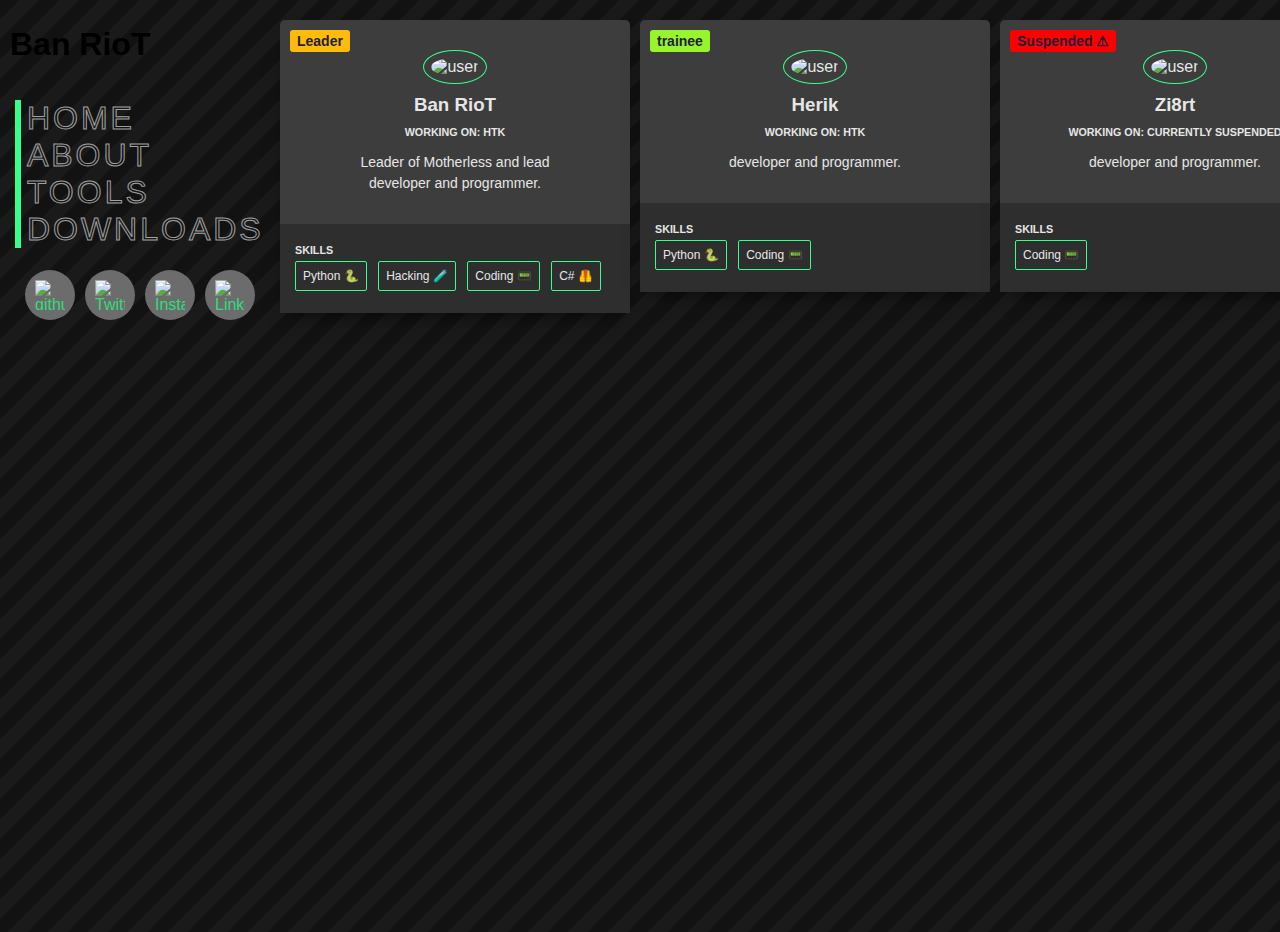
==== index.html @ d6ad9863 "Update index.html" ====
<!DOCTYPE html>
<html>
<link rel="icon" href="images/favicon.png">
<head>
  <title>Ban RioT</title>
  <link rel="icon" href="images/favicon.png">
  <link rel="stylesheet" href="style.css">
</head>
<body class="container">
  <!-- Your HTML content goes here -->
<body style="background-color: #212121;">

<div class="button-container2">
    <button id="button1" class="button" onclick="window.location.href='index.html'">
        <span class="actual-text">&nbsp;Home&nbsp;</span>
        <span aria-hidden="true" class="hover-text">&nbsp;Home&nbsp;</span>
    </button>

    <button id="button2" class="button" onclick="window.location.href='about.html'">
        <span class="actual-text">&nbsp;About&nbsp;</span>
        <span aria-hidden="true" class="hover-text">&nbsp;About&nbsp;</span>
    </button>

    <button id="button3" class="button" onclick="window.location.href='sec.html'">
        <span class="actual-text">&nbsp;Tools&nbsp;</span>
        <span aria-hidden="true" class="hover-text">&nbsp;Tools&nbsp;</span>
    </button>

    <button id="button4" class="button" onclick="window.location.href='tools.html'">
        <span class="actual-text">&nbsp;Downloads&nbsp;</span>
        <span aria-hidden="true" class="hover-text">&nbsp;Downloads&nbsp;</span>
    </button>



<div id="card1" class="card-container">
    <span class="leader">Leader</span>
    <img
        class="round"
        src="images/riot.png"
        alt="user"
    />
    <h3>Ban RioT</h3>
    <h6>Working on: HTK</h6>
    <p>
        Leader of Motherless and lead<br>
        developer and programmer.
    </p>
    <div class="skills">
        <h6>Skills</h6>
        <ul>
            <li>Python 🐍</li>
            <li>Hacking 🧪</li>
            <li>Coding 📟</li>
            <li>C# 🦺</li>
        </ul>
    </div>
</div>

<div id="socialcard1"class="social-media-buttons">
    <a href="https://github.com/BanRioT" class="social-media-button github">
      <img src="images/github.png" alt="github">
    </a>
    <a href="https://encrypted-tbn2.gstatic.com/shopping?q=tbn:ANd9GcSgpxUj62Nuc_2WXHD7BkI3C2qK7VnEp3eyvf5tOx16uV67pjQPuzzX50DPSbTW1B13APKme1rtlZDwgJ75ZiP54xmzpdfUjGeU3Li4Jo1hSZB1GsG5fwvE8q_YyDZ924_tVzEjzd5KavI&usqp=CAc" class="social-media-button twitter">
      <img src="images/twitter.png" alt="Twitter">
    </a>
    <a href="https://www.instagram.com/officialbanriot/" class="social-media-button instagram">
      <img src="images/instagram.png" alt="Instagram">
    </a>
    <a href="https://www.youtube.com/channel/UCvCgFBuD44cFZ9204Iu1fWA" class="social-media-button youtube">
      <img src="images/youtube.png" alt="LinkedIn">
    </a>
  </div>

<div id="card2" class="card-container">
    <span class="trainee">trainee</span>
    <img
        class="round"
        src="images/herik.png"
        alt="user"
    />
    <h3>Herik</h3>
    <h6>Working on: HTK</h6>
    <p>
        developer and programmer.<br>

    </p>
    <div class="skills">
        <h6>Skills</h6>
        <ul>
            <li>Python 🐍</li>
            <li>Coding 📟</li>
        </ul>
    </div>
</div>

<div id="card3" class="card-container">
    <span class="suspended">Suspended ⚠</span>
    <img
        class="round"
        src="images/zi8rt.png"
        alt="user"
    />
    <h3>Zi8rt</h3>
    <h6>Working on: Currently Suspended</h6>
    <p>
        developer and programmer.<br>

    </p>
    <div class="skills">
        <h6>Skills</h6>
        <ul>
            <li>Coding 📟</li>
        </ul>
    </div>
</div>
<h1 id="logo" class="glowing-text">Ban RioT</h1>

<div id="newsfeed" class="notification3">
    <div class="notiglow"></div>
    <div class="notiborderglow"></div>
    <div class="notititle">News Feed</div>
    <div class="notibody">
        1.0.0 - 5/6/2024<br>
    [+] Initial website release.</div>
  </div>

</body>
</body>
</html>
---- style.css ----
/* === removing default button style ===*/
.button {
    margin: 0;
    height: auto;
    background: transparent;
    padding: 0;
    border: none;
    cursor: pointer;
  }
  
  /* button styling */
  .button {
    --border-right: 6px;
    --text-stroke-color: rgba(255,255,255,0.6);
    --animation-color: #37FF8B;
    --fs-size: 2em;
    letter-spacing: 3px;
    text-decoration: none;
    font-size: var(--fs-size);
    font-family: "Arial";
    position: relative;
    text-transform: uppercase;
    color: transparent;
    -webkit-text-stroke: 1px var(--text-stroke-color);
  }
  /* this is the text, when you hover on button */
  .hover-text {
    position: absolute;
    box-sizing: border-box;
    content: attr(data-text);
    color: var(--animation-color);
    width: 0%;
    inset: 0;
    border-right: var(--border-right) solid var(--animation-color);
    overflow: hidden;
    transition: 0.5s;
    -webkit-text-stroke: 1px var(--animation-color);
  }
  /* hover */
  .button:hover .hover-text {
    width: 100%;
    filter: drop-shadow(0 0 23px var(--animation-color))
  }

  .button {
    position: absolute;
    top: 100px; /* Adjust the Y position */
    left: 200px; /* Adjust the X position */
  }
  
  #button1 {
    position: absolute;
    top: 100px; /* Adjust the Y position for button1 */
    left: 15px; /* Adjust the X position for button1 */
  }
  
  #button2 {
    position: absolute;
    top: 137px; /* Adjust the Y position for button2 */
    left: 15px; /* Adjust the X position for button2 */
  }
  
  #button3 {
    position: absolute;
    top: 174px; /* Adjust the Y position for button3 */
    left: 15px; /* Adjust the X position for button3 */
  }
  
  #button4 {
    position: absolute;
    top: 211px; /* Adjust the Y position for button4 */
    left: 15px; /* Adjust the X position for button4 */
  }

  #button5 {
    position: absolute;
    top: 248px; /* Adjust the Y position for button4 */
    left: 15px; /* Adjust the X position for button4 */
  }

  #card1 {
    position: absolute;
    top: 20px; /* Adjust the Y position for card1 */
    left: 280px; /* Adjust the X position for card1 */
  }
  
  #card2 {
    position: absolute;
    top: 20px; /* Adjust the Y position for card2 */
    left: 640px; /* Adjust the X position for card2 */
  }

  #card3 {
    position: absolute;
    top: 20px; /* Adjust the Y position for card2 */
    left: 1000px; /* Adjust the X position for card2 */
  }

  #socialcard1 {
    position: absolute;
    top: 270px; /* Adjust the Y position for card2 */
    left: 25px; /* Adjust the X position for card2 */
  }

  #tool1 {
    position: absolute;
    top: 25px; /* Adjust the Y position for card2 */
    left: 280px; /* Adjust the X position for card2 */
  }
  #tool2 {
    position: absolute;
    top: 25px; /* Adjust the Y position for card2 */
    left: 490px; /* Adjust the X position for card2 */
  }

  /* FAQ Widget Positioning */

  #faqheader {
    position: absolute;
    top: 10px; /* Adjust the Y position for card2 */
    left: 283px; /* Adjust the X position for card2 */
  }
  
  #faq1 {
    position: absolute;
    top: 70px; /* Adjust the Y position for card2 */
    left: 280px; /* Adjust the X position for card2 */
  }

  #faq2 {
    position: absolute;
    top: 205px; /* Adjust the Y position for card2 */
    left: 280px; /* Adjust the X position for card2 */
  }

  #faq3 {
    position: absolute;
    top: 340px; /* Adjust the Y position for card2 */
    left: 280px; /* Adjust the X position for card2 */
  }
  #faq4 {
    position: absolute;
    top: 475px; /* Adjust the Y position for card2 */
    left: 280px; /* Adjust the X position for card2 */
  }
  /* Legal Widget Positioning */
  #legalheader {
    position: absolute;
    top: 590px; /* Adjust the Y position for card2 */
    left: 283px; /* Adjust the X position for card2 */
  }

  #legalbox {
    position: absolute;
    top: 650px; /* Adjust the Y position for card2 */
    left: 280px; /* Adjust the X position for card2 */
  }
  /* Main Elements */
  #logo {
    position: absolute;
    top: 5px; /* Adjust the Y position for card2 */
    left: 10px; /* Adjust the X position for card2 */
  }

  #newsfeed {
    position: absolute;
    top: 20px; /* Adjust the Y position for card2 */
    left: 1380px; /* Adjust the X position for card2 */
  }

  /* Tool Terminals */

  #iplookup {
    position: absolute;
    top: 30px; /* Adjust the Y position for card2 */
    left: 300px; /* Adjust the X position for card2 */
  }

  #portscan {
    position: absolute;
    top: 30px; /* Adjust the Y position for card2 */
    left: 710px; /* Adjust the X position for card2 */
  }

  /* Profile buttons */

  @import url('https://fonts.googleapis.com/css?family=Montserrat');

* {
    box-sizing: border-box;
}

body {
    background-color: #3D3D3D;
    font-family: Montserrat, sans-serif;

    display: flex;
    align-items: center;
    justify-content: center;

    min-height: 100vh;
    margin: 0;
}

h3 {
    margin: 10px 0;
}

h6 {
    margin: 5px 0;
    text-transform: uppercase;
}

p {
    font-size: 14px;
    line-height: 21px;
}

.card-container {
    background-color: #3D3D3D;
    border-radius: 5px;
    box-shadow: 0px 10px 20px -10px rgba(0, 0, 0, 0.75);
    color: #e6e6e6;
    padding-top: 30px;
    position: relative;
    width: 350px;
    max-width: 100%;
    text-align: center;
}

.card-container .leader {
    color: #231e39;
    background-color: #febb0b;
    border-radius: 3px;
    font-size: 14px;
    font-weight: bold;
    padding: 3px 7px;
    position: absolute;
    top: 10px;
    left: 10px;
}

.card-container .manager {
    color: #231e39;
    background-color: #fe0b0b;
    border-radius: 3px;
    font-size: 14px;
    font-weight: bold;
    padding: 3px 7px;
    position: absolute;
    top: 10px;
    left: 10px;
}

.card-container .member {
    color: #231e39;
    background-color: #0b7cfe;
    border-radius: 3px;
    font-size: 14px;
    font-weight: bold;
    padding: 3px 7px;
    position: absolute;
    top: 10px;
    left: 10px;
}

.card-container .suspended {
  color: #231e39;
  background-color: #ff0000;
  border-radius: 3px;
  font-size: 14px;
  font-weight: bold;
  padding: 3px 7px;
  position: absolute;
  top: 10px;
  left: 10px;
}

.card-container .trainee {
    color: #231e39;
    background-color: #97f42d;
    border-radius: 3px;
    font-size: 14px;
    font-weight: bold;
    padding: 3px 7px;
    position: absolute;
    top: 10px;
    left: 10px;
}

.card-container .round {
    border: 1px solid #37FF8B;
    border-radius: 50%;
    padding: 7px;
}

button.primary {
    background-color: #03bfcb;
    border: 1px solid #03bfcb;
    border-radius: 3px;
    color: #231e39;
    font-family: Montserrat, sans-serif;
    font-weight: 500;
    padding: 10px 25px;
}

button.primary.ghost {
    background-color: transparent;
    color: #02899c;
}

.skills {
    background-color: #2e2e2e;
    text-align: left;
    padding: 15px;
    margin-top: 30px;
}

.skills ul {
    list-style-type: none;
    margin: 0;
    padding: 0;
}

.skills ul li {
    border: 1px solid #37FF8B;
    border-radius: 2px;
    display: inline-block;
    font-size: 12px;
    margin: 0 7px 7px 0;
    padding: 7px;
}

.spinner {
    height: 50px;
    width: max-content;
    font-size: 18px;
    font-weight: 600;
    font-family: monospace;
    letter-spacing: 1em;
    color: #37FF8B;
    filter: drop-shadow(0 0 10px);
    display: flex;
    justify-content: center;
    align-items: center;
   }
   
   .container {
    /* Basic dimensions and centering */
    width: 100%;
    height: 100%;
    display: flex;
    justify-content: center;
    align-items: center;
  
    /* Dark mode colors and gradient */
    background: #121212; /* Fallback for browsers that don't support gradients */
    background: linear-gradient(
      135deg,
      #121212 25%,
      #1a1a1a 25%,
      #1a1a1a 50%,
      #121212 50%,
      #121212 75%,
      #1a1a1a 75%,
      #1a1a1a
    );
    background-size: 40px 40px;
  
    /* Animation */
    animation: move 4s linear infinite;
  }
  
  @keyframes move {
    0% {
      background-position: 0 0;
    }
    100% {
      background-position: 40px 40px;
    }
  }

  #textwhite {
    color: #37FF8B;
  }
  
  .card {
    opacity: 0.8;
    width: 190px;
    height: 254px;
    background: rgb(46, 44, 44);
    transition: all 300ms;
  }

   .card:hover {
    opacity: 1;
    transform: scale(1.10);
   }
   
   .custom-button {
    --width: 200px;
    --height: 35px;
    --tooltip-height: 35px;
    --tooltip-width: 90px;
    --gap-between-tooltip-to-button: 18px;
    --button-color: #37FF8B;
    --tooltip-color: #fff;
    width: var(--width);
    height: var(--height);
    background: var(--button-color);
    position: relative;
    text-align: center;
    border-radius: 0.45em;
    font-family: "Arial";
    transition: background 0.3s;
  }
  
  .custom-button::before {
    position: absolute;
    content: attr(data-tooltip);
    width: var(--tooltip-width);
    height: var(--tooltip-height);
    background-color: var(--tooltip-color);
    font-size: 0.9rem;
    color: #111;
    border-radius: .25em;
    line-height: var(--tooltip-height);
    bottom: calc(var(--height) + var(--gap-between-tooltip-to-button) + 10px);
    left: calc(50% - var(--tooltip-width) / 2);
  }
  
  .custom-button::after {
    position: absolute;
    content: '';
    width: 0;
    height: 0;
    border: 10px solid transparent;
    border-top-color: var(--tooltip-color);
    left: calc(50% - 10px);
    bottom: calc(100% + var(--gap-between-tooltip-to-button) - 10px);
  }
  
  .custom-button::after, .custom-button::before {
    opacity: 0;
    visibility: hidden;
    transition: all 0.5s;
  }
  
  .custom-button .text {
    display: flex;
    align-items: center;
    justify-content: center;
  }
  
  .custom-button .button-wrapper, .custom-button .text, .custom-button .icon {
    overflow: hidden;
    position: absolute;
    width: 100%;
    height: 100%;
    left: 0;
    color: #000000;
  }
  
  .custom-button .text {
    top: 0;
  }
  
  .custom-button .text, .custom-button .icon {
    transition: top 0.5s;
  }
  
  .custom-button .icon {
    color: #000000;
    top: 100%;
    display: flex;
    align-items: center;
    justify-content: center;
  }
  
  .custom-button .icon svg {
    width: 24px;
    height: 24px;
  }
  
  .custom-button:hover {
    background: #37FF8B;
  }
  
  .custom-button:hover .text {
    top: -100%;
  }
  
  .custom-button:hover .icon {
    top: 0;
  }
  
  .custom-button:hover:before, .custom-button:hover:after {
    opacity: 1;
    visibility: visible;
  }
  
  .custom-button:hover:after {
    bottom: calc(var(--height) + var(--gap-between-tooltip-to-button) - 20px);
  }
  
  .custom-button:hover:before {
    bottom: calc(var(--height) + var(--gap-between-tooltip-to-button));
  }
  
  .social-media-buttons {
    display: flex;
    justify-content: center;
    gap: 10px;
  }
  
  .social-media-button {
    display: flex;
    align-items: center;
    justify-content: center;
    width: 50px;
    height: 50px;
    border-radius: 50%;
    background-color: #6c6c6c; /* Gray color */
    transition: background-color 0.3s;
  }
  
  .social-media-button img {
    width: 30px;
    height: 30px;
  }
  
  .social-media-button.github:hover {
    background-color: #211F1F; /* GitHub color */
  }
  
  .social-media-button.twitter:hover {
    background-color: #1da1f2; /* Twitter color */
  }
  
  .social-media-button.instagram:hover {
    background-color: #c32aa3; /* Instagram color */
  }
  
  .social-media-button.youtube:hover {
    background-color: #ff0000; /* YouTube color */
  }
  
  @keyframes glowing {
    0% {
      color: #37FF8B;
      text-shadow: 0 0 10px #37FF8B;
    }
    50% {
      color: #27b863;
      text-shadow: 0 0 20px #27b863;
    }
    100% {
      color: #37FF8B;
      text-shadow: 0 0 10px #37FF8B;
    }
  }
  
  .glowing-text {
    animation: glowing 2s infinite;
  }

  .notification {
    display: flex;
    flex-direction: column;
    isolation: isolate;
    position: relative;
    width: 30rem;
    height: 8rem;
    background: #29292c;
    border-radius: 1rem;
    overflow: hidden;
    font-family: 'Gill Sans', 'Gill Sans MT', Calibri, 'Trebuchet MS', sans-serif;
    font-size: 16px;
    --gradient: linear-gradient(to bottom, #37FF8B, #209a53, #156938);
    --color: #37FF8B
  }
  
  .notification:before {
    position: absolute;
    content: "";
    inset: 0.0625rem;
    border-radius: 0.9375rem;
    background: #18181b;
    z-index: 2
  }
  
  .notification:after {
    position: absolute;
    content: "";
    width: 0.25rem;
    inset: 0.65rem auto 0.65rem 0.5rem;
    border-radius: 0.125rem;
    background: var(--gradient);
    transition: transform 300ms ease;
    z-index: 4;
  }
  
  .notification:hover:after {
    transform: translateX(0.15rem)
  }
  
  .notititle {
    color: var(--color);
    padding: 0.65rem 0.25rem 0.4rem 1.25rem;
    font-weight: 500;
    font-size: 1.1rem;
    transition: transform 300ms ease;
    z-index: 5;
  }
  
  .notification:hover .notititle {
    transform: translateX(0.15rem)
  }
  
  .notibody {
    color: #99999d;
    padding: 0 1.25rem;
    transition: transform 300ms ease;
    z-index: 5;
  }
  
  .notification:hover .notibody {
    transform: translateX(0.25rem)
  }
  
  .notiglow,
  .notiborderglow {
    position: absolute;
    width: 20rem;
    height: 20rem;
    transform: translate(-50%, -50%);
    background: radial-gradient(circle closest-side at center, white, transparent);
    opacity: 0;
    transition: opacity 300ms ease;
  }
  
  .notiglow {
    z-index: 3;
  }
  
  .notiborderglow {
    z-index: 1;
  }
  
  .notification:hover .notiglow {
    opacity: 0.1
  }
  
  .notification:hover .notiborderglow {
    opacity: 0.1
  }
  
  .note {
    color: var(--color);
    position: fixed;
    top: 80%;
    left: 50%;
    transform: translateX(-50%);
    text-align: center;
    font-size: 0.9rem;
    width: 75%;
  }

  .notification2 {
    display: flex;
    flex-direction: column;
    isolation: isolate;
    position: relative;
    width: 50rem;
    height: 15rem;
    background: #29292c;
    border-radius: 1rem;
    overflow: hidden;
    font-family: 'Gill Sans', 'Gill Sans MT', Calibri, 'Trebuchet MS', sans-serif;
    font-size: 16px;
    --gradient: linear-gradient(to bottom, #37FF8B, #209a53, #156938);
    --color: #37FF8B
  }
  
  .notification2:before {
    position: absolute;
    content: "";
    inset: 0.0625rem;
    border-radius: 0.9375rem;
    background: #18181b;
    z-index: 2
  }
  
  .notification2:after {
    position: absolute;
    content: "";
    width: 0.25rem;
    inset: 0.65rem auto 0.65rem 0.5rem;
    border-radius: 0.125rem;
    background: var(--gradient);
    transition: transform 300ms ease;
    z-index: 4;
  }
  
  .notification2:hover:after {
    transform: translateX(0.15rem)
  }
  
  .notititle2 {
    color: var(--color);
    padding: 0.65rem 0.25rem 0.4rem 1.25rem;
    font-weight: 500;
    font-size: 1.1rem;
    transition: transform 300ms ease;
    z-index: 5;
  }
  
  .notification2:hover .notititle {
    transform: translateX(0.15rem)
  }
  
  .notibody {
    color: #99999d;
    padding: 0 1.25rem;
    transition: transform 300ms ease;
    z-index: 5;
  }
  
  .notification2:hover .notibody {
    transform: translateX(0.25rem)
  }
  
  .notiglow,
  .notiborderglow {
    position: absolute;
    width: 20rem;
    height: 20rem;
    transform: translate(-50%, -50%);
    background: radial-gradient(circle closest-side at center, white, transparent);
    opacity: 0;
    transition: opacity 300ms ease;
  }
  
  .notiglow {
    z-index: 3;
  }
  
  .notiborderglow {
    z-index: 1;
  }
  
  .notification2:hover .notiglow {
    opacity: 0.1
  }
  
  .notification2:hover .notiborderglow {
    opacity: 0.1
  }
  
  .notification3 {
    display: flex;
    flex-direction: column;
    isolation: isolate;
    position: relative;
    width: 30rem;
    height: 57rem;
    background: #29292c;
    border-radius: 1rem;
    overflow: hidden;
    font-family: 'Gill Sans', 'Gill Sans MT', Calibri, 'Trebuchet MS', sans-serif;
    font-size: 16px;
    --gradient: linear-gradient(to bottom, #37FF8B, #209a53, #156938);
    --color: #37FF8B
  }
  
  .notification3:before {
    position: absolute;
    content: "";
    inset: 0.0625rem;
    border-radius: 0.9375rem;
    background: #18181b;
    z-index: 2
  }
  
  .notification3:after {
    position: absolute;
    content: "";
    width: 0.25rem;
    inset: 0.65rem auto 0.65rem 0.5rem;
    border-radius: 0.125rem;
    background: var(--gradient);
    transition: transform 300ms ease;
    z-index: 4;
  }
  
  .notification3:hover:after {
    transform: translateX(0.15rem)
  }
  
  .notititle3 {
    color: var(--color);
    padding: 0.65rem 0.25rem 0.4rem 1.25rem;
    font-weight: 500;
    font-size: 1.1rem;
    transition: transform 300ms ease;
    z-index: 5;
  }
  
  .notification3:hover .notititle {
    transform: translateX(0.15rem)
  }
  
  .notibody {
    color: #99999d;
    padding: 0 1.25rem;
    transition: transform 300ms ease;
    z-index: 5;
  }
  
  .notification3:hover .notibody {
    transform: translateX(0.25rem)
  }
  
  .notiglow,
  .notiborderglow {
    position: absolute;
    width: 20rem;
    height: 20rem;
    transform: translate(-50%, -50%);
    background: radial-gradient(circle closest-side at center, white, transparent);
    opacity: 0;
    transition: opacity 300ms ease;
  }
  
  .notiglow {
    z-index: 3;
  }
  
  .notiborderglow {
    z-index: 1;
  }
  
  .notification2:hover .notiglow {
    opacity: 0.1
  }
  
  .notification3:hover .notiborderglow {
    opacity: 0.1
  }

  
  .note2 {
    color: var(--color);
    position: fixed;
    top: 80%;
    left: 50%;
    transform: translateX(-50%);
    text-align: center;
    font-size: 0.9rem;
    width: 75%;
  }
  
  a {
    color: #2fdf78;
  }

  .diamond-list {
    list-style-type: none;
    padding-left: 1.5em;
  }
  
  .diamond-list li:before {
    content: "";
    display: inline-block;
    width: 0.8em;
    height: 0.8em;
    margin-right: 0.5em;
    background-color: #000;
    transform: rotate(45deg);
  }
  
  .special-button {
    --green: #1BFD9C;
    font-size: 15px;
    padding: 0.7em 2.7em;
    letter-spacing: 0.06em;
    position: relative;
    font-family: "Arial", "Helvetica", "Franklin Gothic", "Myriad", sans-serif; /* Add the desired font names here */
    border-radius: 0.6em;
    overflow: hidden;
    transition: all 0.3s;
    line-height: 1.4em;
    border: 2px solid var(--green);
    background: linear-gradient(to right, rgba(27, 253, 156, 0.1) 1%, transparent 40%,transparent 60% , rgba(27, 253, 156, 0.1) 100%);
    color: var(--green);
    box-shadow: inset 0 0 10px rgba(27, 253, 156, 0.4), 0 0 9px 3px rgba(27, 253, 156, 0.1);
  }
  
  .special-button:hover {
    color: #82ffc9;
    box-shadow: inset 0 0 10px rgba(27, 253, 156, 0.6), 0 0 9px 3px rgba(27, 253, 156, 0.2);
  }
  
  .special-button:before {
    content: "";
    position: absolute;
    left: -4em;
    width: 4em;
    height: 100%;
    top: 0;
    transition: transform .4s ease-in-out;
    background: linear-gradient(to right, transparent 1%, rgba(27, 253, 156, 0.1) 40%,rgba(27, 253, 156, 0.1) 60% , transparent 100%);
  }
  
  .special-button:hover:before {
    transform: translateX(15em);
  }
  
  .special-button:active {
    transform: scale(0.95);
    box-shadow: inset 0 0 10px rgba(27, 253, 156, 0.4), 0 0 9px 3px rgba(27, 253, 156, 0.1);
  }

  /* Tool Terminal CSS */

  .widget-container {
    width: 400px;
    height: 300px;
    background: #1e1e1e;
    font-family: Menlo, Consolas, monospace;
    font-size: 14px;
    color: #e6e6e6;
    border-radius: 5px;
    overflow: hidden;
  }
  
  .widget-toolbar {
    display: flex;
    height: 30px;
    align-items: center;
    padding: 0 8px;
    box-sizing: border-box;
    border-top-left-radius: 5px;
    border-top-right-radius: 5px;
    background: #212121;
    justify-content: space-between;
  }
  
  .widget-button {
    display: flex;
    justify-content: center;
    align-items: center;
    padding: 0;
    margin-right: 5px;
    font-size: 8px;
    height: 12px;
    width: 12px;
    box-sizing: border-box;
    border: none;
    border-radius: 100%;
    background: linear-gradient(#7d7871 0%, #595953 100%);
    text-shadow: 0px 1px 0px rgba(255, 255, 255, 0.2);
    box-shadow: 0px 0px 1px 0px #41403a, 0px 1px 1px 0px #474642;
  }
  
  .widget-button-color {
    background: #ee411a;
  }
  
  .widget-button:hover {
    cursor: pointer;
  }
  
  .widget-button:focus {
    outline: none;
  }
  
  .widget-button-exit {
    background: linear-gradient(#f37458 0%, #de4c12 100%);
  }
  
  .widget-add-tab {
    border: 1px solid #fff;
    color: #fff;
    padding: 0 6px;
    border-radius: 4px 4px 0 0;
    border-bottom: none;
    cursor: pointer;
  }
  
  .widget-user {
    color: #d5d0ce;
    margin-left: 6px;
    font-size: 14px;
    line-height: 15px;
  }
  
  .widget-body {
    background: rgba(0, 0, 0, 0.6);
    height: calc(100% - 30px);
    padding-top: 2px;
    margin-top: -1px;
    font-size: 12px;
    border-bottom-left-radius: 5px;
    border-bottom-right-radius: 5px;
    display: flex;
    flex-direction: column;
  }
  
  .widget-prompt {
    display: flex;
    align-items: center;
    padding: 4px;
  }
  
  .widget-prompt span {
    margin-left: 4px;
  }
  
  .widget-user {
    color: #1eff8e;
  }
  
  .widget-location {
    color: #4878c0;
  }
  
  .widget-bling {
    color: #dddddd;
  }
  
  .widget-cursor {
    display: block;
    height: 14px;
    width: 5px;
    margin-left: 10px;
    animation: curbl 1200ms linear infinite;
  }
  
  .widget-output {
    padding: 4px;
    flex-grow: 1;
    overflow-y: auto;
  }
  
  .output-text {
    margin: 0;
  }
  
  .pscan-output {
    padding: 4px;
    flex-grow: 1;
    overflow-y: auto;
  }
  
  .pscan-text-output {
    margin: 0;
  }

  .widget-input {
    padding: 4px;
  }
  
  .input-text {
    width: 100%;
    padding: 6px;
    background: transparent;
    border: none;
    color: #e6e6e6;
    caret-color: #1eff8e;
  }

  .pscan-input {
    padding: 4px;
  }
  
  .pscan-text {
    width: 100%;
    padding: 6px;
    background: transparent;
    border: none;
    color: #e6e6e6;
    caret-color: #1eff8e;
  }
  
  @keyframes curbl {
    0% {
      background: #ffffff;
    }
  
    49% {
      background: #ffffff;
    }
  
    60% {
      background: transparent;
    }
  
    99% {
      background: transparent;
    }
  
    100% {
      background: #ffffff;
    }
  }
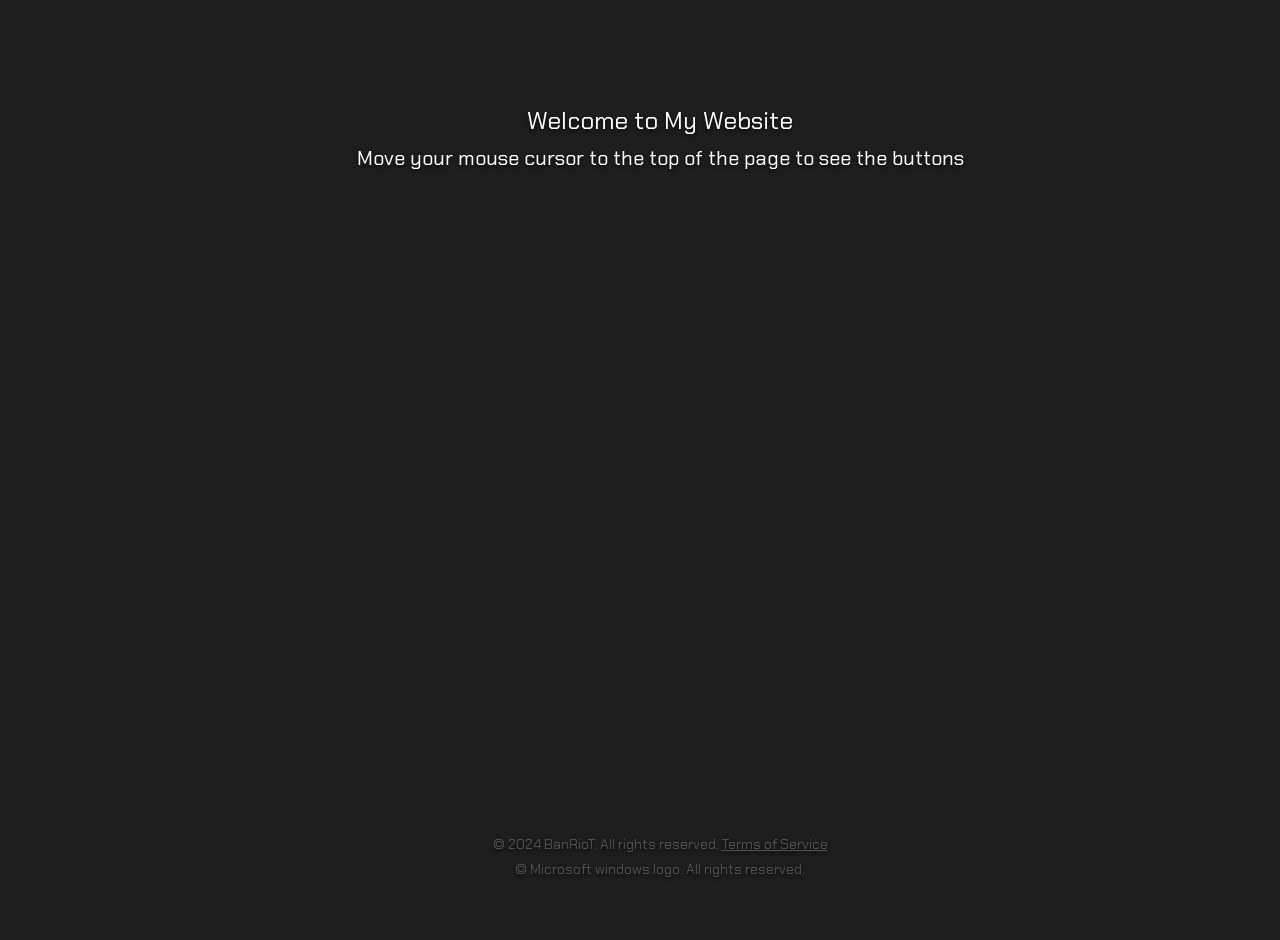
==== commit 00954392: "Update index.html" ====
--- a/index.html
+++ b/index.html
@@ -1,130 +1,886 @@
 <!DOCTYPE html>
-<html>
-<link rel="icon" href="images/favicon.png">
+<html lang="en">
 <head>
-  <title>Ban RioT</title>
-  <link rel="icon" href="images/favicon.png">
-  <link rel="stylesheet" href="style.css">
+    <meta charset="UTF-8">
+    <meta name="viewport" content="width=device-width, initial-scale=1.0">
+    <title>Ban RioTs website</title>
+<style>
+@import url('https://fonts.googleapis.com/css2?family=Chakra+Petch:ital,wght@0,300;0,400;0,500;0,600;0,700;1,300;1,400;1,500;1,600;1,700&family=Silkscreen:wght@400;700&display=swap');
+
+body {
+    overflow: auto; /* Keep scrolling enabled */
+}
+body::-webkit-scrollbar {
+    display: none; /* Hide scrollbars visually */
+}
+
+.top-center-text {
+    position: absolute;
+    top: 100px;
+    left: 50%;
+    transform: translateX(-50%);
+    font-family: "Chakra Petch", sans-serif;
+    font-size: 24px; /* Adjust size as needed */
+    color: white;
+    text-shadow: 0 2px 4px rgba(0, 0, 0, 0.8); /* Add depth to the text */
+    z-index: 1000; /* Ensure it appears above other elements */
+    padding: 5px 10px;
+    background: rgba(0, 0, 0, 0); /* Optional background for contrast */
+    border-radius: 8px; /* Optional rounded corners */
+}
+
+.bottom-center-copyright {
+    position: absolute;
+    top: 830px;
+    left: 50%;
+    transform: translateX(-50%);
+    font-family: "Chakra Petch", sans-serif;
+    font-size: 14px; /* Adjust size as needed */
+    color: rgb(81, 81, 81);
+    text-shadow: 0 2px 4px rgba(0, 0, 0, 0.8); /* Add depth to the text */
+    z-index: 1000; /* Ensure it appears above other elements */
+    padding: 5px 10px;
+    background: rgba(0, 0, 0, 0); /* Optional background for contrast */
+    border-radius: 8px; /* Optional rounded corners */
+}
+
+.bottom-center-microsoft-logo {
+    position: absolute;
+    top: 855px;
+    left: 50%;
+    transform: translateX(-50%);
+    font-family: "Chakra Petch", sans-serif;
+    font-size: 14px; /* Adjust size as needed */
+    color: rgb(81, 81, 81);
+    text-shadow: 0 2px 4px rgba(0, 0, 0, 0.8); /* Add depth to the text */
+    z-index: 1000; /* Ensure it appears above other elements */
+    padding: 5px 10px;
+    background: rgba(0, 0, 0, 0); /* Optional background for contrast */
+    border-radius: 8px; /* Optional rounded corners */
+}
+
+.top-center-description {
+    position: absolute;
+    top: 140px;
+    left: 50%;
+    transform: translateX(-50%);
+    font-family: "Chakra Petch", sans-serif;
+    font-size: 20px; /* Adjust size as needed */
+    color: white;
+    text-shadow: 0 2px 4px rgba(0, 0, 0, 0.8); /* Add depth to the text */
+    z-index: 1000; /* Ensure it appears above other elements */
+    padding: 5px 10px;
+    background: rgba(0, 0, 0, 0); /* Optional background for contrast */
+    border-radius: 8px; /* Optional rounded corners */
+}
+
+.button {
+    display: inline-block;
+    padding: 10px 30px;
+    font-size: 16px;
+    font-weight: bold;
+    text-align: center;
+    text-transform: uppercase;
+    color: white; /* Text color */
+    background: linear-gradient(180deg, #444, #222); /* Gradient background */
+    border: 1px solid #000; /* Subtle border */
+    border-radius: 10px; /* Rounded edges */
+    box-shadow: inset 0 2px 2px rgba(255, 255, 255, 0.2), 0 3px 6px rgba(0, 0, 0, 0.5); /* 3D look */
+    position: relative;
+    overflow: hidden;
+    transition: all 0.3s ease;
+  }
+  
+  .button:hover {
+    color: #FFFFFF; /* Aqua text color */
+  }
+  
+  .button:after {
+    content: '';
+    position: absolute;
+    bottom: 0;
+    left: 50%;
+    width: 0;
+    height: 4px;
+    background: linear-gradient(90deg, transparent, #2391ff, transparent); /* Aqua gradient underline */
+    transition: width 0.3s ease, left 0.3s ease;
+  }
+  
+  .button:hover:after {
+    width: 100%;
+    left: 0;
+  }
+  
+  .button .stripe {
+    position: absolute;
+    bottom: 8px; /* Distance from the bottom */
+    left: 10%;
+    width: 80%;
+    height: 3px;
+    background: linear-gradient(90deg, #ffffff, #ffffff); /* Aqua gradient strip */
+    border-radius: 2px;
+    opacity: 0;
+    transition: opacity 0.3s ease;
+  }
+  
+  .button:hover .stripe {
+    opacity: 1; /* Fade in the stripe on hover */
+  }
+
+  body {
+    margin: 0;
+    font-family: Arial, sans-serif;
+    background-color: #1e1e1e;
+    color: white;
+    overflow: hidden; /* Prevent scroll during loading */
+}
+
+.tab-container {
+    display: none;
+    padding: 20px;
+    background: rgba(255, 255, 255, 0.0);
+    color: white;
+    width: 100%;
+    height: 100%;
+    position: absolute;
+    top: 0;
+    left: 0;
+}
+
+.tab-container.active {
+    display: block;
+}
+
+.dropdown-menu button.active {
+    background-color: #333;
+}
+
+/* Loading Animation */
+.loading-container {
+    position: fixed;
+    top: 0;
+    left: 0;
+    width: 100%;
+    height: 100%;
+    background: #1e1e1e;
+    display: flex;
+    justify-content: center;
+    align-items: center;
+    z-index: 9999;
+}
+
+.progress-loader {
+    width: 150px;
+    background: rgba(236, 236, 238, 0.253);
+    height: 3px;
+    border-radius: 7px;
+}
+
+.progress {
+    content: '';
+    width: 1px;
+    height: 3px;
+    border-radius: 7px;
+    background: rgb(255, 255, 255);
+    animation: loading1274 2s ease infinite;
+}
+
+@keyframes loading1274 {
+    0% { width: 0%; }
+    10% { width: 10%; }
+    50% { width: 40%; }
+    60% { width: 60%; }
+    100% { width: 100%; }
+}
+
+/* Full-screen background video */
+.background-video {
+    position: fixed;
+    top: 0;
+    left: 0;
+    width: 100%;
+    height: 100%;
+    object-fit: cover;
+    z-index: -1;
+}
+
+/* Dropdown menu styling */
+.dropdown-menu {
+    position: fixed;
+    top: -50px;
+    left: 50%;
+    transform: translateX(-50%);
+    width: auto;
+    max-width: 90%;
+    padding: 10px 20px;
+    background: rgba(255, 255, 255, 0.2);
+    border: 1px solid rgba(255, 255, 255, 0.35);
+    backdrop-filter: blur(8px);
+    border-radius: 15px;
+    box-shadow: 0 4px 15px rgba(0, 0, 0, 0.5);
+    color: white;
+    display: flex;
+    justify-content: space-around;
+    transition: top 0.3s ease, opacity 0.3s ease;
+    z-index: 1000;
+    opacity: 0;
+}
+
+.dropdown-menu.visible {
+    top: 10px;
+    opacity: 1;
+}
+
+.dropdown-menu button {
+    background: none;
+    border: none;
+    color: white;
+    padding: 10px 20px;
+    margin: 0 5px;
+    cursor: pointer;
+    font-size: 16px;
+    transition: background 0.3s ease;
+    border-radius: 8px;
+}
+
+.dropdown-menu button:hover {
+    background-color: #555;
+}
+
+/* Personal description widget */
+.description-widget {
+    position: fixed;
+    left: 280px;
+    top: 50%;
+    transform: translateY(-50%);
+    width: 250px;
+    padding: 15px;
+    background: rgba(255, 255, 255, 0.1);
+    border: 1px solid rgba(255, 255, 255, 0.3);
+    border-radius: 10px;
+    backdrop-filter: blur(10px);
+    color: white;
+    font-family: 'Arial', sans-serif;
+    font-size: 16px;
+}
+
+.description-widget p {
+    margin: 0;
+    padding: 0;
+    line-height: 1.5;
+    font-size: 14px;
+}
+
+/* Announcements widget */
+.announcements-widget {
+    position: fixed;
+    right: 200px;
+    top: 50%;
+    transform: translateY(-50%);
+    width: 300px;
+    max-height: 400px;
+    padding: 15px;
+    background: rgba(255, 255, 255, 0.1);
+    border: 1px solid rgba(255, 255, 255, 0.3);
+    border-radius: 10px;
+    backdrop-filter: blur(10px);
+    color: white;
+    font-family: 'Arial', sans-serif;
+    font-size: 16px;
+    overflow-y: auto;
+}
+
+.announcements-widget::-webkit-scrollbar {
+    width: 10px;
+}
+
+.announcements-widget::-webkit-scrollbar-thumb {
+    background: rgba(255, 255, 255, 0.4);
+    border-radius: 5px;
+}
+
+.announcements-widget::-webkit-scrollbar-track {
+    background: rgba(0, 0, 0, 0.2);
+}
+
+/* Glass Effect Table */
+.glass-table-container {
+    width: 80%;
+    margin: 50px auto;
+    padding: 20px;
+    background: rgba(255, 255, 255, 0.1); /* Transparent white background */
+    border: 1px solid rgba(255, 255, 255, 0.3);
+    border-radius: 10px;
+    backdrop-filter: blur(10px); /* Glass-like effect */
+    box-shadow: 0 4px 6px rgba(0, 0, 0, 0.1); /* Subtle shadow */
+    overflow-x: auto; /* For horizontal scrolling */
+}
+
+table {
+    width: 100%;
+    border-collapse: collapse;
+}
+
+table, th, td {
+    border: 1px solid rgba(255, 255, 255, 0.2); /* Semi-transparent border */
+}
+
+th, td {
+    padding: 12px 15px;
+    text-align: left;
+    color: white;
+    font-size: 14px;
+}
+
+th {
+    background-color: rgba(0, 0, 0, 0.3);
+    font-weight: bold;
+}
+
+td {
+    background-color: rgba(0, 0, 0, 0.2);
+}
+
+td a {
+    color: #58a6ff;
+    text-decoration: none;
+    transition: color 0.3s ease;
+}
+
+td a:hover {
+    color: #7dcdff; /* Hover effect for links */
+}
+
+/* Responsive Table */
+@media (max-width: 768px) {
+    .glass-table-container {
+        width: 95%;
+        margin: 20px auto;
+    }
+
+    table {
+        font-size: 12px;
+    }
+}
+
+.color-red {
+    color: #FF5555; /* Red */
+}
+
+.color-green {
+    color: #55FF55; /* Green */
+}
+
+.color-blue {
+    color: #5555FF; /* Blue */
+}
+
+.color-yellow {
+    color: #FFFF55; /* Yellow */
+}
+
+.color-aqua {
+    color: #55FFFF; /* Aqua */
+}
+
+.color-purple {
+    color: #AA00AA; /* Purple */
+}
+
+.color-darkgray {
+    color: #555555; /* Dark Gray */
+}
+
+.color-white {
+    color: white; /* White */
+}
+
+.button {
+    display: inline-block;
+    padding: 10px 30px;
+    font-size: 16px;
+    font-weight: bold;
+    text-align: center;
+    text-transform: uppercase;
+    color: white; /* Text color */
+    background: linear-gradient(180deg, #444, #222); /* Gradient background */
+    border: 1px solid #000; /* Subtle border */
+    border-radius: 10px; /* Rounded edges */
+    box-shadow: inset 0 2px 2px rgba(255, 255, 255, 0.2), 0 3px 6px rgba(0, 0, 0, 0.5); /* 3D look */
+    position: relative;
+    overflow: hidden;
+    transition: all 0.3s ease;
+    }
+    
+    .button:hover {
+    color: #FFFFFF; /* Aqua text color */
+    }
+    
+    .button:after {
+    content: '';
+    position: absolute;
+    bottom: 0;
+    left: 50%;
+    width: 0;
+    height: 4px;
+    background: linear-gradient(90deg, transparent, #2391ff, transparent); /* Aqua gradient underline */
+    transition: width 0.3s ease, left 0.3s ease;
+    }
+    
+    .button:hover:after {
+    width: 100%;
+    left: 0;
+    }
+    
+    .button .stripe {
+    position: absolute;
+    bottom: 8px; /* Distance from the bottom */
+    left: 10%;
+    width: 80%;
+    height: 3px;
+    background: linear-gradient(90deg, #ffffff, #ffffff); /* Aqua gradient strip */
+    border-radius: 2px;
+    opacity: 0;
+    transition: opacity 0.3s ease;
+    }
+    
+    .button:hover .stripe {
+    opacity: 1; /* Fade in the stripe on hover */
+    }
+    
+
+    .footer {
+        position: fixed;
+        bottom: 10px;
+        width: 100%;
+        text-align: center;
+        font-size: 14px;
+        color: gray;
+    }
+
+    .hidden-link {
+        color: inherit; /* Matches the surrounding text color */
+        text-decoration: underline;
+        cursor: pointer;
+    }
+
+    .hidden-link:hover {
+        color: rgb(101, 101, 101);
+    }
+
+    .tos-container-widget {
+        position: fixed;
+        font-family: "Chakra Petch", sans-serif;
+        left: 50%; /* Centers horizontally */
+        top: 50%; /* Centers vertically */
+        transform: translate(-50%, -50%); /* Ensures proper centering */
+        width: 90%;
+        height: 150%;
+        word-wrap: break-word; /* Enable text wrapping for long words */
+        overflow-wrap: break-word; /* Ensures wrapping for compatibility */
+        line-height: 1.6; /* Adjust line height for readability */
+        max-width: 1200px; /* Set a maximum width */
+        max-height: 750px; /* Adjust this value to make the widget taller */
+        padding: 15px;
+        background: rgba(255, 255, 255, 0.1);
+        border: 1px solid rgba(255, 255, 255, 0.3);
+        border-radius: 10px;
+        backdrop-filter: blur(10px);
+        color: white;
+        font-family: 'Arial', sans-serif;
+        font-size: 16px;
+        overflow-y: auto; /* Enables vertical scrolling */
+        box-shadow: 0 4px 8px rgba(0, 0, 0, 0.2); /* Adds depth */
+    }
+    
+    /* Custom scrollbar styling */
+    .tos-container-widget::-webkit-scrollbar {
+        width: 8px; /* Adjust the width of the scrollbar */
+    }
+    
+    .tos-container-widget::-webkit-scrollbar-track {
+        background: rgba(255, 255, 255, 0.1); /* Matches the widget background */
+        border-radius: 10px; /* Rounded corners for smooth design */
+    }
+    
+    .tos-container-widget::-webkit-scrollbar-thumb {
+        background: rgba(255, 255, 255, 0.3); /* Light and semi-transparent */
+        border-radius: 10px; /* Matches the border radius of the widget */
+        border: 2px solid rgba(255, 255, 255, 0.1); /* Adds a subtle border */
+    }
+    
+    .tos-container-widget::-webkit-scrollbar-thumb:hover {
+        background: rgba(255, 255, 255, 0.5); /* Slightly brighter on hover */
+    }
+
+/* Glass-like modal styling */
+.modal {
+    display: none;
+    position: fixed;
+    left: 50%;
+    top: 50%;
+    transform: translate(-50%, -50%); /* Ensures proper centering */
+    width: 250px;
+    padding: 15px;
+    background: rgba(255, 255, 255, 0.1);
+    border: 1px solid rgba(255, 255, 255, 0.3);
+    border-radius: 10px;
+    backdrop-filter: blur(10px); /* Glass effect */
+    color: white;
+    font-family: 'Arial', sans-serif;
+    font-size: 16px;
+    z-index: 1000; /* Make sure it appears above other content */
+}
+
+/* Show the modal with animation */
+.modal.show {
+    transform: translateY(-50%); /* Center vertically */
+    opacity: 1; /* Fade in */
+}
+
+/* Modal content */
+.modal-content {
+    text-align: center;
+}
+
+/* Modal buttons */
+.modal-content button {
+    margin: 10px;
+    padding: 10px 20px;
+    cursor: pointer;
+    background: rgba(255, 255, 255, 0.2);
+    border: none;
+    color: white;
+    border-radius: 5px;
+}
+
+.modal-content button:disabled {
+    background: rgba(255, 255, 255, 0.1);
+    cursor: not-allowed;
+}
+
+.modal-content button:hover {
+    background: rgba(255, 255, 255, 0.4);
+}
+
+.modal-content a {
+    color: #4CAF50;
+    text-decoration: none;
+}
+
+.modal-content a:hover {
+    text-decoration: underline;
+}
+</style>
 </head>
-<body class="container">
-  <!-- Your HTML content goes here -->
-<body style="background-color: #212121;">
-
-<div class="button-container2">
-    <button id="button1" class="button" onclick="window.location.href='index.html'">
-        <span class="actual-text">&nbsp;Home&nbsp;</span>
-        <span aria-hidden="true" class="hover-text">&nbsp;Home&nbsp;</span>
-    </button>
-
-    <button id="button2" class="button" onclick="window.location.href='about.html'">
-        <span class="actual-text">&nbsp;About&nbsp;</span>
-        <span aria-hidden="true" class="hover-text">&nbsp;About&nbsp;</span>
-    </button>
-
-    <button id="button3" class="button" onclick="window.location.href='sec.html'">
-        <span class="actual-text">&nbsp;Tools&nbsp;</span>
-        <span aria-hidden="true" class="hover-text">&nbsp;Tools&nbsp;</span>
-    </button>
-
-    <button id="button4" class="button" onclick="window.location.href='tools.html'">
-        <span class="actual-text">&nbsp;Downloads&nbsp;</span>
-        <span aria-hidden="true" class="hover-text">&nbsp;Downloads&nbsp;</span>
-    </button>
-
-
-
-<div id="card1" class="card-container">
-    <span class="leader">Leader</span>
-    <img
-        class="round"
-        src="images/riot.png"
-        alt="user"
-    />
-    <h3>Ban RioT</h3>
-    <h6>Working on: HTK</h6>
-    <p>
-        Leader of Motherless and lead<br>
-        developer and programmer.
-    </p>
-    <div class="skills">
-        <h6>Skills</h6>
-        <ul>
-            <li>Python 🐍</li>
-            <li>Hacking 🧪</li>
-            <li>Coding 📟</li>
-            <li>C# 🦺</li>
-        </ul>
+<body>
+
+<!-- Loading Animation -->
+<div class="loading-container" id="loading">
+    <div class="progress-loader">
+        <div class="progress"></div>
     </div>
 </div>
 
-<div id="socialcard1"class="social-media-buttons">
-    <a href="https://github.com/BanRioT" class="social-media-button github">
-      <img src="images/github.png" alt="github">
-    </a>
-    <a href="https://encrypted-tbn2.gstatic.com/shopping?q=tbn:ANd9GcSgpxUj62Nuc_2WXHD7BkI3C2qK7VnEp3eyvf5tOx16uV67pjQPuzzX50DPSbTW1B13APKme1rtlZDwgJ75ZiP54xmzpdfUjGeU3Li4Jo1hSZB1GsG5fwvE8q_YyDZ924_tVzEjzd5KavI&usqp=CAc" class="social-media-button twitter">
-      <img src="images/twitter.png" alt="Twitter">
-    </a>
-    <a href="https://www.instagram.com/officialbanriot/" class="social-media-button instagram">
-      <img src="images/instagram.png" alt="Instagram">
-    </a>
-    <a href="https://www.youtube.com/channel/UCvCgFBuD44cFZ9204Iu1fWA" class="social-media-button youtube">
-      <img src="images/youtube.png" alt="LinkedIn">
-    </a>
-  </div>
-
-<div id="card2" class="card-container">
-    <span class="trainee">trainee</span>
-    <img
-        class="round"
-        src="images/herik.png"
-        alt="user"
-    />
-    <h3>Herik</h3>
-    <h6>Working on: HTK</h6>
-    <p>
-        developer and programmer.<br>
-
-    </p>
-    <div class="skills">
-        <h6>Skills</h6>
-        <ul>
-            <li>Python 🐍</li>
-            <li>Coding 📟</li>
-        </ul>
-    </div>
+<video class="background-video" autoplay muted loop>
+    <source src="assets/videos/background.mp4" type="video/mp4">
+    Your browser does not support the video tag.
+</video>
+
+
+
+<!-- Dropdown menu -->
+<div class="dropdown-menu" id="dropdownMenu">
+    <button class="button" onclick="openTab(event, 'home')">Home</button>
+    <button class="button" onclick="openTab(event, 'mcbe-addons')">MCBE Addons</button>
+    <button class="button" onclick="openTab(event, 'python-scripts')">Python Scripts</button>
+    <button class="button" onclick="openTab(event, 'tools')">Tools</button>
 </div>
 
-<div id="card3" class="card-container">
-    <span class="suspended">Suspended ⚠</span>
-    <img
-        class="round"
-        src="images/zi8rt.png"
-        alt="user"
-    />
-    <h3>Zi8rt</h3>
-    <h6>Working on: Currently Suspended</h6>
-    <p>
-        developer and programmer.<br>
-
-    </p>
-    <div class="skills">
-        <h6>Skills</h6>
-        <ul>
-            <li>Coding 📟</li>
-        </ul>
+
+
+<!-- Terms of Service Modal -->
+<div id="tosModal" class="modal">
+    <div class="modal-content">
+        <h2>Terms of Service</h2>
+        <p>By checking this box, you agree to the <span class="hidden-link" onclick="openTab(event, 'tos')">Terms of Service</span>.</p>
+        <input type="checkbox" id="agreeCheckbox"> I agree to the Terms of Service
+        <br><br>
+        <button id="downloadButton" disabled class="button">Download</button>
+        <button id="cancelButton" class="button">Cancel</button>
     </div>
 </div>
-<h1 id="logo" class="glowing-text">Ban RioT</h1>
-
-<div id="newsfeed" class="notification3">
-    <div class="notiglow"></div>
-    <div class="notiborderglow"></div>
-    <div class="notititle">News Feed</div>
-    <div class="notibody">
-        1.0.0 - 5/6/2024<br>
-    [+] Initial website release.</div>
-  </div>
-
-</body>
+
+
+
+<!-- Tab Content -->
+<div id="home" class="tab-container active">
+
+    <div class="top-center-text">
+        Welcome to My Website
+    </div>
+    <div class="top-center-description">
+        Move your mouse cursor to the top of the page to see the buttons
+    </div>
+    <div class="bottom-center-copyright">
+        © 2024 BanRioT. All rights reserved. <span class="hidden-link" onclick="openTab(event, 'tos')">Terms of Service</span>
+    </div>
+    <div class="bottom-center-microsoft-logo">
+        © Microsoft windows logo. All rights reserved.
+    </div>
+</div>
+
+
+
+<div id="tos" class="tab-container">
+    <div class="tos-container-widget">
+            <h1>Copyright & Terms of Service</h1>
+            
+            <p>
+                <span class="highlight">Copyright Notice:</span> 
+                &copy; 2024 Ban RioT. All rights reserved. This copyright applies to all assets, tools, textures, addons, scripts, programs,
+                and any other intellectual property (collectively referred to as "Content") created, developed, hosted, and distributed through this website, 
+                regardless of the date of publication (past, present, or future). 
+                Any unauthorized use, reproduction, distribution, or modification of this Content is strictly prohibited without prior written permission from Ban RioT.
+            </p>
+
+            <p>
+                Ban RioT retains exclusive ownership of all Content unless explicitly stated otherwise. This includes, but is not limited to: 
+            </p>
+            <ul>
+                <li>Custom-developed tools, scripts, and software programs.</li>
+                <li>Digital textures, designs, and graphical assets.</li>
+                <li>Plugins, addons, and downloadable modules.</li>
+                <li>Web-based applications and utilities.</li>
+                <li>Any documentation, guides, and tutorials provided on this website.</li>
+            </ul>
+
+            <p>
+                By accessing or using this website, you agree to adhere to these terms and acknowledge that all Content is protected under applicable 
+                international copyright laws, intellectual property laws, and related regulations.
+            </p>
+
+            <h2>Terms of Service:</h2>
+            <p>
+                The use of this website and its Content is subject to the following Terms of Service (ToS):
+            </p>
+
+            <ol>
+                <li><span class="highlight">Permitted Use:</span> Users are granted a limited, non-exclusive license to access and view the Content for personal, non-commercial purposes only.</li>
+                <li><span class="highlight">Prohibited Actions:</span> You may not copy, modify, distribute, sell, or lease any part of the Content without express written consent.</li>
+                <li><span class="highlight">Disclaimer:</span> Ban RioT does not guarantee that the Content is error-free or fit for any specific purpose. Use at your own risk.</li>
+                <li><span class="highlight">Termination of Use:</span> Violation of these terms may result in immediate termination of access to the website and its Content.</li>
+            </ol>
+
+            <h2>Third-Party Content:</h2>
+            <p>
+                Certain materials on this website may reference or integrate third-party assets. These are used under appropriate licensing and remain the property of their respective owners. 
+                Ban RioT is not responsible for any third-party content or external links.
+
+            </p>
+
+            <h2>Updates to These Terms:</h2>
+            <p>
+                Ban RioT reserves the right to update or modify this Copyright and ToS page at any time without prior notice. 
+                Continued use of this website signifies your acceptance of any changes.
+            </p>
+
+            <p>
+                For inquiries regarding copyright permissions or other concerns, please contact me at 
+                banriotv2 on discord.</p>
+
+            <h2><span class="color-red">Obey the Law:</span></h2>
+            <p>
+                This website provides tools for Ethical hacking like OSINT Tools (Open-Source Intelligence), Cybersecurity tools, Network Monitoring tools, IP lookup tools, Port scanner tools, Ethical Hacking Toolkits and multiple tools that have multiple purposes. 
+                By using these tools, you agree to comply with all applicable laws and regulations in your jurisdiction, including, but not limited to, data privacy and cybersecurity laws.
+            </p>
+            <p>
+                These tools are intended solely for ethical and lawful use. It is your responsibility to ensure that your activities are legal in the region or country where you operate. Unauthorized use of these tools to breach privacy, conduct unauthorized surveillance, or engage in other illicit activities is strictly prohibited.
+            </p>
+            <p>
+                The creator of this website and its tools do not condone or support the misuse of these tools for unlawful purposes. We are not liable for any actions taken by users in violation of applicable laws or regulations.
+            </p>
+            <p>
+                If you are unsure about the legality of a specific activity, consult a legal professional before using these tools. By proceeding, you agree that you are solely responsible for your actions and any consequences resulting from their use.
+            </p>
+    </div>
+</div>
+
+
+
+<div id="mcbe-addons" class="tab-container">
+    <div class="bottom-center-copyright">
+        © 2024 BanRioT. All rights reserved. <span class="hidden-link" onclick="openTab(event, 'tos')">Terms of Service</span>
+    </div>
+    <div class="bottom-center-microsoft-logo">
+        © Microsoft windows logo. All rights reserved.
+    </div>
+    <div class="glass-table-container">
+        <h2 style="text-align: center; color: white;">Minecraft Bedrock Addons</h2>
+        <table>
+            <thead><tr><th>File Name</th><th>File Size</th><th>Download Link</th></tr></thead>
+            <tbody>
+                <!--<tr><td>Patcher<span class="color-aqua">.zip</span></td><td>1.2 MB</td><td><a href="https://example.com/file1.zip" download>Download</a></td></tr> -->
+            </tbody>
+        </table>
+    </div>
+</div>
+
+
+
+<div id="python-scripts" class="tab-container">
+    <div class="bottom-center-copyright">
+        © 2024 BanRioT. All rights reserved. <span class="hidden-link" onclick="openTab(event, 'tos')">Terms of Service</span>
+    </div>
+    <div class="bottom-center-microsoft-logo">
+        © Microsoft windows logo. All rights reserved.
+    </div>
+    <div class="glass-table-container">
+        <h2 style="text-align: center; color: white;">Python Tools</h2>
+        <table>
+            <thead><tr><th>File Name</th><th>File Size</th><th>Download Link</th></tr></thead>
+            <tbody>
+                <!--<tr><td>Patcher<span class="color-aqua">.zip</span></td><td>N/a MB</td><td><a href="/downloads/patcher.txt" data-download>Download</a></td></tr> -->
+            </tbody>
+        </table>
+    </div>
+</div>
+
+
+
+<div id="tools" class="tab-container">
+    <div class="bottom-center-copyright">
+        © 2024 BanRioT. All rights reserved. <span class="hidden-link" onclick="openTab(event, 'tos')">Terms of Service</span>
+    </div>
+    <div class="bottom-center-microsoft-logo">
+        © Microsoft windows logo. All rights reserved.
+    </div>
+    <div class="glass-table-container">
+        <h2 style="text-align: center; color: white;">Other Tools</h2>
+        <table>
+            <thead><tr><th>File Name</th><th>File Size</th><th>Download Link</th></tr></thead>
+            <tbody>
+                <!--<tr><td>Patcher<span class="color-aqua">.zip</span></td><td>1.2 MB</td><td><a href="https://example.com/file1.zip" download>Download</a></td></tr> -->
+            </tbody>
+        </table>
+    </div>
+</div>
+
+<script>
+// Loading Animation
+window.addEventListener('load', () => {
+    document.getElementById('loading').style.display = 'none';
+    document.body.style.overflow = 'auto';
+});
+
+const dropdownMenu = document.getElementById('dropdownMenu');
+let isHoveringMenu = false;
+
+dropdownMenu.addEventListener('mouseenter', () => {
+    isHoveringMenu = true;
+});
+
+dropdownMenu.addEventListener('mouseleave', () => {
+    isHoveringMenu = false;
+});
+
+document.addEventListener('mousemove', (event) => {
+    if (event.clientY <= 50 || isHoveringMenu) {
+        dropdownMenu.classList.add('visible');
+    } else {
+        dropdownMenu.classList.remove('visible');
+    }
+});
+
+function openTab(event, tabName) {
+    const tabContainers = document.querySelectorAll('.tab-container');
+    const buttons = document.querySelectorAll('.dropdown-menu button');
+
+    tabContainers.forEach(tab => tab.classList.remove('active'));
+    buttons.forEach(button => button.classList.remove('active'));
+
+    document.getElementById(tabName).classList.add('active');
+    event.currentTarget.classList.add('active');
+}
+
+// Load announcements from Announcements.log
+fetch('Announcements.log')
+    .then(response => response.text())
+    .then(data => {
+        const announcementsWidget = document.getElementById('announcements');
+        announcementsWidget.innerHTML += `<p>${data.replace(/\n/g, '<br>')}</p>`;
+    })
+    .catch(error => {
+        console.error('Error loading announcements:', error);
+    });
+
+// Load About Me content from About_me.log
+fetch('About_me.log')
+    .then(response => response.text())
+    .then(data => {
+        const aboutMeParagraph = document.getElementById('aboutMe');
+        aboutMeParagraph.textContent = data;
+    })
+    .catch(error => {
+        console.error('Error loading About Me content:', error);
+    });
+
+window.addEventListener('wheel', function(event) {
+    event.preventDefault();
+}, { passive: false });
+
+document.addEventListener("DOMContentLoaded", () => {
+    const modal = document.getElementById("tosModal");
+    const agreeCheckbox = document.getElementById("agreeCheckbox");
+    const downloadButton = document.getElementById("downloadButton");
+    const cancelButton = document.getElementById("cancelButton");
+    let fileToDownload = "";
+
+    // Open the ToS modal
+    function openToSModal(fileName) {
+        fileToDownload = fileName;
+        modal.style.display = "block";
+        agreeCheckbox.checked = false;
+        downloadButton.disabled = true;
+    }
+
+    // Close the modal
+    function closeToSModal() {
+        modal.style.display = "none";
+    }
+
+    // Enable download button when checkbox is checked
+    agreeCheckbox.addEventListener("change", () => {
+        downloadButton.disabled = !agreeCheckbox.checked;
+    });
+
+    // Handle download action
+    downloadButton.addEventListener("click", () => {
+        closeToSModal();
+        const downloadLink = document.createElement('a');
+        downloadLink.href = fileToDownload; // Set the file URL
+        downloadLink.download = fileToDownload.split('/').pop(); // Use the file name from the URL
+        downloadLink.click(); // Programmatically trigger the download
+    });
+
+    // Handle cancel action
+    cancelButton.addEventListener("click", closeToSModal);
+
+    // Function to show the ToS popup and handle download
+    function showTermsOfServicePopup(event) {
+        event.preventDefault(); // Prevent default action (link redirection)
+        const fileName = event.target.getAttribute('href'); // Get the file to be downloaded
+        openToSModal(fileName);
+    }
+
+    // Add event listeners to download links
+    const downloadLinks = document.querySelectorAll('[data-download]');
+    downloadLinks.forEach(link => {
+        link.addEventListener('click', showTermsOfServicePopup);
+    });
+});
+
+</script>
+
 </body>
 </html>
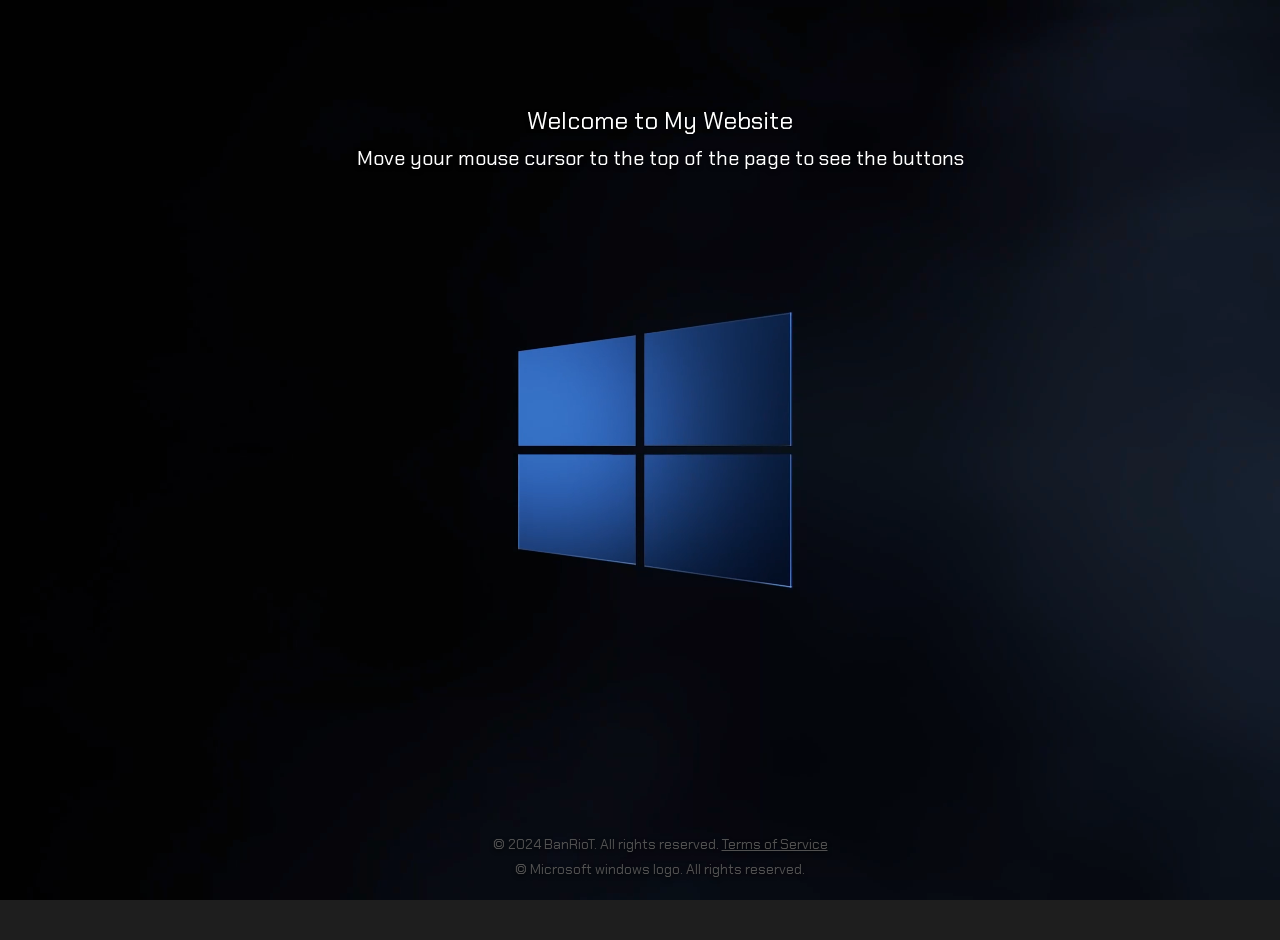
==== commit 839ae50d: "Update index.html" ====
--- a/index.html
+++ b/index.html
@@ -583,7 +583,7 @@
 </div>
 
 <video class="background-video" autoplay muted loop>
-    <source src="assets/videos/background.mp4" type="video/mp4">
+    <source src="/assets/videos/background.mp4" type="video/mp4">
     Your browser does not support the video tag.
 </video>
 
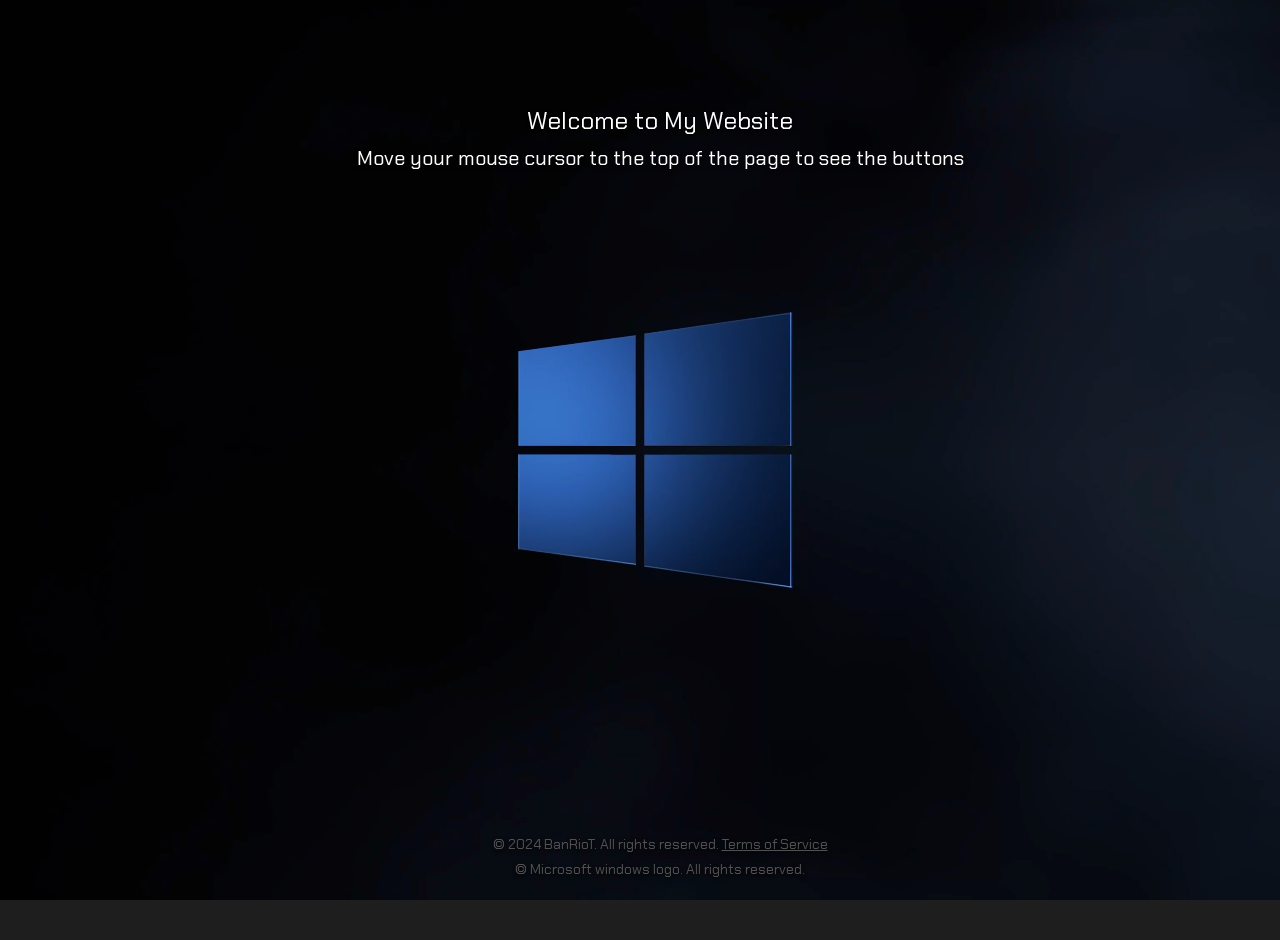
==== commit 0660dd90: "Update index.html" ====
--- a/index.html
+++ b/index.html
@@ -314,6 +314,7 @@
     backdrop-filter: blur(10px); /* Glass-like effect */
     box-shadow: 0 4px 6px rgba(0, 0, 0, 0.1); /* Subtle shadow */
     overflow-x: auto; /* For horizontal scrolling */
+    overflow-y: auto; /* Enables vertical scrolling */
 }
 
 table {
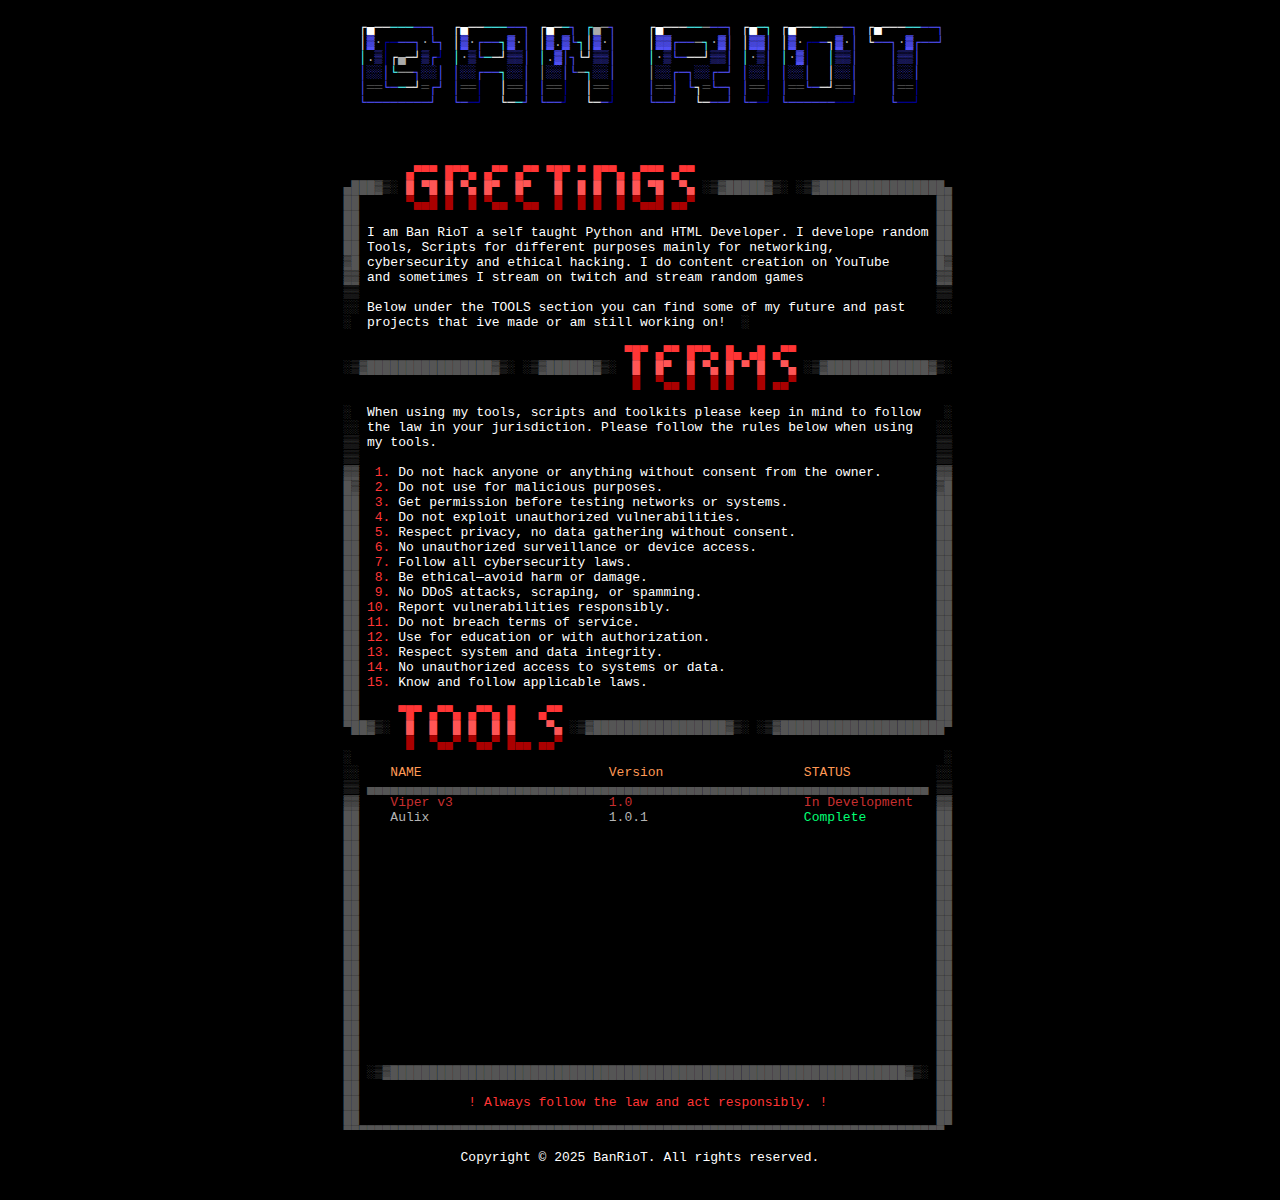
==== commit 0a925b90: "Update index.html" ====
--- a/index.html
+++ b/index.html
@@ -3,885 +3,188 @@
 <head>
     <meta charset="UTF-8">
     <meta name="viewport" content="width=device-width, initial-scale=1.0">
-    <title>Ban RioTs website</title>
-<style>
-@import url('https://fonts.googleapis.com/css2?family=Chakra+Petch:ital,wght@0,300;0,400;0,500;0,600;0,700;1,300;1,400;1,500;1,600;1,700&family=Silkscreen:wght@400;700&display=swap');
+    <title>ASCII Art Website</title>
+    <style>
+        /* General body styles */
+        body {
+            background-color: black;
+            color: white;
+            font-family: monospace;
+            margin: 0;
+            padding: 0;
+            display: flex;
+            flex-direction: column;
+            justify-content: flex-start; /* Align content to the top */
+            align-items: center;
+            min-height: 100vh;  /* Make sure the body height is at least 100% of the viewport */
+            text-align: center;
+            overflow-y: scroll; /* Always show a scrollbar on the Y-axis */
+        }
 
-body {
-    overflow: auto; /* Keep scrolling enabled */
-}
-body::-webkit-scrollbar {
-    display: none; /* Hide scrollbars visually */
-}
+        /* Container for the ASCII content */
+        .ascii-container {
+            display: block;
+            text-align: left;
+            max-width: 90%;          /* Optional: Limit the width */
+            margin: 0 auto;          /* Center the container */
+            padding: 20px;
+            max-height: 105vh;        /* Allow the container to take up 80% of the viewport height */
+            overflow: hidden;       /* Hide internal scrollbars */
+        }
 
-.top-center-text {
-    position: absolute;
-    top: 100px;
-    left: 50%;
-    transform: translateX(-50%);
-    font-family: "Chakra Petch", sans-serif;
-    font-size: 24px; /* Adjust size as needed */
-    color: white;
-    text-shadow: 0 2px 4px rgba(0, 0, 0, 0.8); /* Add depth to the text */
-    z-index: 1000; /* Ensure it appears above other elements */
-    padding: 5px 10px;
-    background: rgba(0, 0, 0, 0); /* Optional background for contrast */
-    border-radius: 8px; /* Optional rounded corners */
-}
+        pre {
+            white-space: pre;       /* Preserve formatting inside pre */
+            margin: 0;
+            padding: 0;
+            word-wrap: break-word;  /* Allow long lines to wrap */
+        }
 
-.bottom-center-copyright {
-    position: absolute;
-    top: 830px;
-    left: 50%;
-    transform: translateX(-50%);
-    font-family: "Chakra Petch", sans-serif;
-    font-size: 14px; /* Adjust size as needed */
-    color: rgb(81, 81, 81);
-    text-shadow: 0 2px 4px rgba(0, 0, 0, 0.8); /* Add depth to the text */
-    z-index: 1000; /* Ensure it appears above other elements */
-    padding: 5px 10px;
-    background: rgba(0, 0, 0, 0); /* Optional background for contrast */
-    border-radius: 8px; /* Optional rounded corners */
-}
+        /* Footer styling */
+        .footer {
+            position: absolute;
+            bottom: 20px;           /* Fix the footer at the bottom */
+            width: 100%;
+            text-align: center;
+            font-size: 16px;
+        }
 
-.bottom-center-microsoft-logo {
-    position: absolute;
-    top: 855px;
-    left: 50%;
-    transform: translateX(-50%);
-    font-family: "Chakra Petch", sans-serif;
-    font-size: 14px; /* Adjust size as needed */
-    color: rgb(81, 81, 81);
-    text-shadow: 0 2px 4px rgba(0, 0, 0, 0.8); /* Add depth to the text */
-    z-index: 1000; /* Ensure it appears above other elements */
-    padding: 5px 10px;
-    background: rgba(0, 0, 0, 0); /* Optional background for contrast */
-    border-radius: 8px; /* Optional rounded corners */
-}
+        /* Hide scrollbars but allow scrolling */
+        body::-webkit-scrollbar {
+            width: 0px;  /* Hide the scrollbar in webkit browsers */
+            background: transparent;
+        }
 
-.top-center-description {
-    position: absolute;
-    top: 140px;
-    left: 50%;
-    transform: translateX(-50%);
-    font-family: "Chakra Petch", sans-serif;
-    font-size: 20px; /* Adjust size as needed */
-    color: white;
-    text-shadow: 0 2px 4px rgba(0, 0, 0, 0.8); /* Add depth to the text */
-    z-index: 1000; /* Ensure it appears above other elements */
-    padding: 5px 10px;
-    background: rgba(0, 0, 0, 0); /* Optional background for contrast */
-    border-radius: 8px; /* Optional rounded corners */
-}
+        body {
+            scrollbar-width: none; /* Hide scrollbar in Firefox */
+        }
 
-.button {
-    display: inline-block;
-    padding: 10px 30px;
-    font-size: 16px;
-    font-weight: bold;
-    text-align: center;
-    text-transform: uppercase;
-    color: white; /* Text color */
-    background: linear-gradient(180deg, #444, #222); /* Gradient background */
-    border: 1px solid #000; /* Subtle border */
-    border-radius: 10px; /* Rounded edges */
-    box-shadow: inset 0 2px 2px rgba(255, 255, 255, 0.2), 0 3px 6px rgba(0, 0, 0, 0.5); /* 3D look */
-    position: relative;
-    overflow: hidden;
-    transition: all 0.3s ease;
-  }
-  
-  .button:hover {
-    color: #FFFFFF; /* Aqua text color */
-  }
-  
-  .button:after {
-    content: '';
-    position: absolute;
-    bottom: 0;
-    left: 50%;
-    width: 0;
-    height: 4px;
-    background: linear-gradient(90deg, transparent, #2391ff, transparent); /* Aqua gradient underline */
-    transition: width 0.3s ease, left 0.3s ease;
-  }
-  
-  .button:hover:after {
-    width: 100%;
-    left: 0;
-  }
-  
-  .button .stripe {
-    position: absolute;
-    bottom: 8px; /* Distance from the bottom */
-    left: 10%;
-    width: 80%;
-    height: 3px;
-    background: linear-gradient(90deg, #ffffff, #ffffff); /* Aqua gradient strip */
-    border-radius: 2px;
-    opacity: 0;
-    transition: opacity 0.3s ease;
-  }
-  
-  .button:hover .stripe {
-    opacity: 1; /* Fade in the stripe on hover */
-  }
+        .white { color: white; }
+        .light_blue { color: #55FFFF; }
+        .blurple { color: #5555FF; }
+        .blue { color: #0000AA; }
+        .gray { color: #AAAAAA; }
+        .dark_gray { color: #555555; }
 
-  body {
-    margin: 0;
-    font-family: Arial, sans-serif;
-    background-color: #1e1e1e;
-    color: white;
-    overflow: hidden; /* Prevent scroll during loading */
-}
+        .magenta { color: #FF52FF; }
+        .dark_magenta { color: #AD00AD; }
+        .lime { color: #00ff73; }
 
-.tab-container {
-    display: none;
-    padding: 20px;
-    background: rgba(255, 255, 255, 0.0);
-    color: white;
-    width: 100%;
-    height: 100%;
-    position: absolute;
-    top: 0;
-    left: 0;
-}
+        .red { color: #ff3535; }
+        .dark_gray { color: #555555; }
 
-.tab-container.active {
-    display: block;
-}
+        .light_red { color: #FF5555; }
+        .dark_red { color: #AA0000; }
 
-.dropdown-menu button.active {
-    background-color: #333;
-}
+        .orange { color: #ff9955; }
 
-/* Loading Animation */
-.loading-container {
-    position: fixed;
-    top: 0;
-    left: 0;
-    width: 100%;
-    height: 100%;
-    background: #1e1e1e;
-    display: flex;
-    justify-content: center;
-    align-items: center;
-    z-index: 9999;
-}
+        .dark { color: #b4b4b4; }
+        .light { color: #c72f2f; }
 
-.progress-loader {
-    width: 150px;
-    background: rgba(236, 236, 238, 0.253);
-    height: 3px;
-    border-radius: 7px;
-}
+    </style>
+    <script>
+        function applyColors(id) {
+            let element = document.getElementById(id);
+            if (element) {
+                let content = element.innerText;
+                content = content.replace(/{(\w+)}/g, '<span class="$1">').replace(/{\/\w+}/g, "</span>");
+                element.innerHTML = content;
+            }
+        }
 
-.progress {
-    content: '';
-    width: 1px;
-    height: 3px;
-    border-radius: 7px;
-    background: rgb(255, 255, 255);
-    animation: loading1274 2s ease infinite;
-}
+        function applyAllColors() {
+            applyColors("ascii-content");
+            applyColors("ascii-content-middle");
+        }
 
-@keyframes loading1274 {
-    0% { width: 0%; }
-    10% { width: 10%; }
-    50% { width: 40%; }
-    60% { width: 60%; }
-    100% { width: 100%; }
-}
-
-/* Full-screen background video */
-.background-video {
-    position: fixed;
-    top: 0;
-    left: 0;
-    width: 100%;
-    height: 100%;
-    object-fit: cover;
-    z-index: -1;
-}
-
-/* Dropdown menu styling */
-.dropdown-menu {
-    position: fixed;
-    top: -50px;
-    left: 50%;
-    transform: translateX(-50%);
-    width: auto;
-    max-width: 90%;
-    padding: 10px 20px;
-    background: rgba(255, 255, 255, 0.2);
-    border: 1px solid rgba(255, 255, 255, 0.35);
-    backdrop-filter: blur(8px);
-    border-radius: 15px;
-    box-shadow: 0 4px 15px rgba(0, 0, 0, 0.5);
-    color: white;
-    display: flex;
-    justify-content: space-around;
-    transition: top 0.3s ease, opacity 0.3s ease;
-    z-index: 1000;
-    opacity: 0;
-}
-
-.dropdown-menu.visible {
-    top: 10px;
-    opacity: 1;
-}
-
-.dropdown-menu button {
-    background: none;
-    border: none;
-    color: white;
-    padding: 10px 20px;
-    margin: 0 5px;
-    cursor: pointer;
-    font-size: 16px;
-    transition: background 0.3s ease;
-    border-radius: 8px;
-}
-
-.dropdown-menu button:hover {
-    background-color: #555;
-}
-
-/* Personal description widget */
-.description-widget {
-    position: fixed;
-    left: 280px;
-    top: 50%;
-    transform: translateY(-50%);
-    width: 250px;
-    padding: 15px;
-    background: rgba(255, 255, 255, 0.1);
-    border: 1px solid rgba(255, 255, 255, 0.3);
-    border-radius: 10px;
-    backdrop-filter: blur(10px);
-    color: white;
-    font-family: 'Arial', sans-serif;
-    font-size: 16px;
-}
-
-.description-widget p {
-    margin: 0;
-    padding: 0;
-    line-height: 1.5;
-    font-size: 14px;
-}
-
-/* Announcements widget */
-.announcements-widget {
-    position: fixed;
-    right: 200px;
-    top: 50%;
-    transform: translateY(-50%);
-    width: 300px;
-    max-height: 400px;
-    padding: 15px;
-    background: rgba(255, 255, 255, 0.1);
-    border: 1px solid rgba(255, 255, 255, 0.3);
-    border-radius: 10px;
-    backdrop-filter: blur(10px);
-    color: white;
-    font-family: 'Arial', sans-serif;
-    font-size: 16px;
-    overflow-y: auto;
-}
-
-.announcements-widget::-webkit-scrollbar {
-    width: 10px;
-}
-
-.announcements-widget::-webkit-scrollbar-thumb {
-    background: rgba(255, 255, 255, 0.4);
-    border-radius: 5px;
-}
-
-.announcements-widget::-webkit-scrollbar-track {
-    background: rgba(0, 0, 0, 0.2);
-}
-
-/* Glass Effect Table */
-.glass-table-container {
-    width: 80%;
-    margin: 50px auto;
-    padding: 20px;
-    background: rgba(255, 255, 255, 0.1); /* Transparent white background */
-    border: 1px solid rgba(255, 255, 255, 0.3);
-    border-radius: 10px;
-    backdrop-filter: blur(10px); /* Glass-like effect */
-    box-shadow: 0 4px 6px rgba(0, 0, 0, 0.1); /* Subtle shadow */
-    overflow-x: auto; /* For horizontal scrolling */
-    overflow-y: auto; /* Enables vertical scrolling */
-}
-
-table {
-    width: 100%;
-    border-collapse: collapse;
-}
-
-table, th, td {
-    border: 1px solid rgba(255, 255, 255, 0.2); /* Semi-transparent border */
-}
-
-th, td {
-    padding: 12px 15px;
-    text-align: left;
-    color: white;
-    font-size: 14px;
-}
-
-th {
-    background-color: rgba(0, 0, 0, 0.3);
-    font-weight: bold;
-}
-
-td {
-    background-color: rgba(0, 0, 0, 0.2);
-}
-
-td a {
-    color: #58a6ff;
-    text-decoration: none;
-    transition: color 0.3s ease;
-}
-
-td a:hover {
-    color: #7dcdff; /* Hover effect for links */
-}
-
-/* Responsive Table */
-@media (max-width: 768px) {
-    .glass-table-container {
-        width: 95%;
-        margin: 20px auto;
-    }
-
-    table {
-        font-size: 12px;
-    }
-}
-
-.color-red {
-    color: #FF5555; /* Red */
-}
-
-.color-green {
-    color: #55FF55; /* Green */
-}
-
-.color-blue {
-    color: #5555FF; /* Blue */
-}
-
-.color-yellow {
-    color: #FFFF55; /* Yellow */
-}
-
-.color-aqua {
-    color: #55FFFF; /* Aqua */
-}
-
-.color-purple {
-    color: #AA00AA; /* Purple */
-}
-
-.color-darkgray {
-    color: #555555; /* Dark Gray */
-}
-
-.color-white {
-    color: white; /* White */
-}
-
-.button {
-    display: inline-block;
-    padding: 10px 30px;
-    font-size: 16px;
-    font-weight: bold;
-    text-align: center;
-    text-transform: uppercase;
-    color: white; /* Text color */
-    background: linear-gradient(180deg, #444, #222); /* Gradient background */
-    border: 1px solid #000; /* Subtle border */
-    border-radius: 10px; /* Rounded edges */
-    box-shadow: inset 0 2px 2px rgba(255, 255, 255, 0.2), 0 3px 6px rgba(0, 0, 0, 0.5); /* 3D look */
-    position: relative;
-    overflow: hidden;
-    transition: all 0.3s ease;
-    }
-    
-    .button:hover {
-    color: #FFFFFF; /* Aqua text color */
-    }
-    
-    .button:after {
-    content: '';
-    position: absolute;
-    bottom: 0;
-    left: 50%;
-    width: 0;
-    height: 4px;
-    background: linear-gradient(90deg, transparent, #2391ff, transparent); /* Aqua gradient underline */
-    transition: width 0.3s ease, left 0.3s ease;
-    }
-    
-    .button:hover:after {
-    width: 100%;
-    left: 0;
-    }
-    
-    .button .stripe {
-    position: absolute;
-    bottom: 8px; /* Distance from the bottom */
-    left: 10%;
-    width: 80%;
-    height: 3px;
-    background: linear-gradient(90deg, #ffffff, #ffffff); /* Aqua gradient strip */
-    border-radius: 2px;
-    opacity: 0;
-    transition: opacity 0.3s ease;
-    }
-    
-    .button:hover .stripe {
-    opacity: 1; /* Fade in the stripe on hover */
-    }
-    
-
-    .footer {
-        position: fixed;
-        bottom: 10px;
-        width: 100%;
-        text-align: center;
-        font-size: 14px;
-        color: gray;
-    }
-
-    .hidden-link {
-        color: inherit; /* Matches the surrounding text color */
-        text-decoration: underline;
-        cursor: pointer;
-    }
-
-    .hidden-link:hover {
-        color: rgb(101, 101, 101);
-    }
-
-    .tos-container-widget {
-        position: fixed;
-        font-family: "Chakra Petch", sans-serif;
-        left: 50%; /* Centers horizontally */
-        top: 50%; /* Centers vertically */
-        transform: translate(-50%, -50%); /* Ensures proper centering */
-        width: 90%;
-        height: 150%;
-        word-wrap: break-word; /* Enable text wrapping for long words */
-        overflow-wrap: break-word; /* Ensures wrapping for compatibility */
-        line-height: 1.6; /* Adjust line height for readability */
-        max-width: 1200px; /* Set a maximum width */
-        max-height: 750px; /* Adjust this value to make the widget taller */
-        padding: 15px;
-        background: rgba(255, 255, 255, 0.1);
-        border: 1px solid rgba(255, 255, 255, 0.3);
-        border-radius: 10px;
-        backdrop-filter: blur(10px);
-        color: white;
-        font-family: 'Arial', sans-serif;
-        font-size: 16px;
-        overflow-y: auto; /* Enables vertical scrolling */
-        box-shadow: 0 4px 8px rgba(0, 0, 0, 0.2); /* Adds depth */
-    }
-    
-    /* Custom scrollbar styling */
-    .tos-container-widget::-webkit-scrollbar {
-        width: 8px; /* Adjust the width of the scrollbar */
-    }
-    
-    .tos-container-widget::-webkit-scrollbar-track {
-        background: rgba(255, 255, 255, 0.1); /* Matches the widget background */
-        border-radius: 10px; /* Rounded corners for smooth design */
-    }
-    
-    .tos-container-widget::-webkit-scrollbar-thumb {
-        background: rgba(255, 255, 255, 0.3); /* Light and semi-transparent */
-        border-radius: 10px; /* Matches the border radius of the widget */
-        border: 2px solid rgba(255, 255, 255, 0.1); /* Adds a subtle border */
-    }
-    
-    .tos-container-widget::-webkit-scrollbar-thumb:hover {
-        background: rgba(255, 255, 255, 0.5); /* Slightly brighter on hover */
-    }
-
-/* Glass-like modal styling */
-.modal {
-    display: none;
-    position: fixed;
-    left: 50%;
-    top: 50%;
-    transform: translate(-50%, -50%); /* Ensures proper centering */
-    width: 250px;
-    padding: 15px;
-    background: rgba(255, 255, 255, 0.1);
-    border: 1px solid rgba(255, 255, 255, 0.3);
-    border-radius: 10px;
-    backdrop-filter: blur(10px); /* Glass effect */
-    color: white;
-    font-family: 'Arial', sans-serif;
-    font-size: 16px;
-    z-index: 1000; /* Make sure it appears above other content */
-}
-
-/* Show the modal with animation */
-.modal.show {
-    transform: translateY(-50%); /* Center vertically */
-    opacity: 1; /* Fade in */
-}
-
-/* Modal content */
-.modal-content {
-    text-align: center;
-}
-
-/* Modal buttons */
-.modal-content button {
-    margin: 10px;
-    padding: 10px 20px;
-    cursor: pointer;
-    background: rgba(255, 255, 255, 0.2);
-    border: none;
-    color: white;
-    border-radius: 5px;
-}
-
-.modal-content button:disabled {
-    background: rgba(255, 255, 255, 0.1);
-    cursor: not-allowed;
-}
-
-.modal-content button:hover {
-    background: rgba(255, 255, 255, 0.4);
-}
-
-.modal-content a {
-    color: #4CAF50;
-    text-decoration: none;
-}
-
-.modal-content a:hover {
-    text-decoration: underline;
-}
-</style>
+    </script>
 </head>
-<body>
-
-<!-- Loading Animation -->
-<div class="loading-container" id="loading">
-    <div class="progress-loader">
-        <div class="progress"></div>
-    </div>
-</div>
-
-<video class="background-video" autoplay muted loop>
-    <source src="/assets/videos/background.mp4" type="video/mp4">
-    Your browser does not support the video tag.
-</video>
+<body onload="applyAllColors()">
+  <div class="ascii-container">
+    <pre id="ascii-content">
+   {white}┌▄──{/white}{light_blue}───{/light_blue}{blurple}──┐{/blurple}  {white}┌▄──{/white}{light_blue}───{/light_blue}{blurple}──┐{/blurple} {white}┌▄─{/white}{light_blue}─{/light_blue}{blurple}┐{/blurple} {light_blue}┌{/light_blue}{gray}▄─{/gray}{blurple}┐{/blurple}    {white}┌▄───{/white}{light_blue}──{/light_blue}{gray}─{/gray}{blurple}──┐{/blurple} {white}┌▄{/white}{light_blue}─┐{/light_blue} {white}┌▄──{/white}{light_blue}──{/light_blue}{gray}──{/gray}{blurple}─┐{/blurple} {white}┌▄───{/white}{light_blue}──{/light_blue}{blurple}──┐{/blurple}
+   {white}│{/white}{blurple}▓{/blurple}{gray}·{/gray}{blue}┌─{/blue}{blurple}──┐{/blurple}{gray}·{/gray}{blurple}└┐{/blurple} {white}│{/white}{blurple}▓{/blurple}{gray}·{/gray}{blurple}┌──{/blurple}{light_blue}┐{/light_blue}{blurple}▓{/blurple}{gray}·{/gray}{blurple}│{/blurple} {white}│{/white}{blurple}▓{/blurple}{gray}.{/gray}{blurple}▓└{/blurple}{light_blue}┐{/light_blue}{white}│{/white}{blurple}▓{/blurple}{gray}·{/gray}{blurple}│{/blurple}    {white}│{/white}{blurple}▓▓┌──{/blurple}{gray}─{/gray}{light_blue}┐{/light_blue}{gray}·{/gray}{blurple}▓│{/blurple} {white}│{/white}{blurple}▓▓│{/blurple} {white}│{/white}{blurple}▓{/blurple}{gray}·{/gray}{blue}┌─{/blue}{blurple}─{/blurple}{white}┐{/white}{blurple}▓{/blurple}{gray}·{/gray}{blurple}│{/blurple} {white}└{/white}{blurple}──┐{/blurple}{gray}·{/gray}{blurple}▓┌──┘{/blurple}
+   {light_blue}│{/light_blue}{gray}.{/gray}{blurple}▒{/blurple}{blue}│{/blue}{white}┌{/white}{gray}▄{/gray}{white}─{/white}┘{blurple}▒┌{/blurple}{blue}┘{/blue} {light_blue}│{/light_blue}{gray}·{/gray}{blurple}▒└{/blurple}{light_blue}─{/light_blue}{white}─┘{/white}{blurple}▒▒│{/blurple} {light_blue}│{/light_blue}{gray}.{/gray}{blurple}▓│┐{/blurple}{white}└┘{/white}{blurple}▒▒│{/blurple}    {light_blue}│{/light_blue}{gray}·{/gray}{blurple}▒└─{/blurple}{white}──┘{/white}{blurple}▒▒│{/blurple} {light_blue}│{/light_blue}{gray}·{/gray}{blurple}▒│{/blurple} {light_blue}│{/light_blue}{gray}·{/gray}{blurple}▓{/blurple}{blue}│{/blue}  {light_blue}│{/light_blue}{blurple}▒▒│{/blurple}    {blurple}│▒▒│  {/blurple}
+   {blurple}│░░│{/blurple}{light_blue}└{/light_blue}{gray}──{/gray}{blurple}┐░░│{/blurple} {blurple}│░░┌──{/blurple}{light_blue}┐{/light_blue}{blurple}░░│{/blurple} {gray}│{/gray}{blurple}░░│└{/blurple}{gray}─{/gray}{light_blue}┐{/light_blue}{blurple}░░│{/blurple}    {gray}│{/gray}{blurple}░░┌─┐░░┌─┘{/blurple} {blurple}│░░│{/blurple} {blurple}│░░│{/blurple}  {white}│{/white}{blurple}░░│{/blurple}    {blurple}│░░│  {/blurple}
+   {blurple}│{/blurple}{dark_gray}══{blurple}└─{/blurple}{light_blue}─{/light_blue}{white}─┘{/white}{dark_gray}═{/dark_gray}{blurple}┌┘{/blurple} {blurple}│{/blurple}{dark_gray}══{/dark_gray}{blue}│{/blue}  {white}│{/white}{dark_gray}══{/dark_gray}{blurple}│{/blurple} {blurple}│{/blurple}{dark_gray}══{/dark_gray}{blue}│{/blue}  {white}│{/white}{dark_gray}══{/dark_gray}{blue}│{/blue}    {blurple}│{/blurple}{dark_gray}══{/dark_gray}{blurple}│{/blurple} {blurple}└{/blurple}{white}┐{/white}{dark_gray}═{/dark_gray}{blurple}└─┐{/blurple} {blurple}│{dark_gray}══{/dark_gray}{blue}│{/blue} {blurple}│{/blurple}{dark_gray}══{/dark_gray}{blurple}└─{/blurple}{white}─┘{/white}{dark_gray}══{/dark_gray}│    {blurple}│{dark_gray}══{/dark_gray}{blue}│  {/blue} 
+   {blurple}└────────{/blurple}┘  {blurple}└─{/blurple}{blue}─┘{/blue}  {white}└─{/white}{light_blue}─{/light_blue}{blurple}┘{/blurple} {blurple}└──{/blurple}{blue}┘{/blue}  {white}└─{/white}{blurple}─{/blurple}{blue}┘{/blue}    {blurple}└──┘{/blurple}  {white}└─{/white}{blurple}──┘{/blurple} {blurple}└─{blue}─┘{/blue} {blurple}└──────{/blurple}{blue}──┘{/blue}    {blurple}└{blue}──┘  {/blue} 
+    </pre>
+  </div>
+    <div class="ascii-container">
+      <pre id="ascii-content-middle">
+          {red}▄▀▀▀ █▀▀▄ ▄▀▀ ▄▀▀ ▀█▀ ▀ █▀▀▄ ▄▀▀▀ ▄▀▀{/red}                          
+  {dark_gray}▄███▓▒░{/dark_gray} {light_red}█ ▀█ █ ▀▄ █▀  █▀   █  █ █  █ █ ▀█  ▀▄{/light_red} {dark_gray}░▒▓█████▓▒░ ░▒▓████████████████▄{/dark_gray}
+  {dark_gray}██{/dark_gray}      {dark_red}▀▄▄█ █  █ ▀▄▄ ▀▄▄  █  █ █  █ ▀▄▄█ ▄▄▀{/dark_red}                               {dark_gray}██{/dark_gray}
+  {dark_gray}██{/dark_gray}                                                                          {dark_gray}██{/dark_gray}
+  {dark_gray}██{/dark_gray} I am Ban RioT a self taught Python and HTML Developer. I develope random {dark_gray}██{/dark_gray}
+  {dark_gray}██{/dark_gray} Tools, Scripts for different purposes mainly for networking,             {dark_gray}██{/dark_gray}
+  {dark_gray}▓█{/dark_gray} cybersecurity and ethical hacking. I do content creation on YouTube      {dark_gray}█▓{/dark_gray}
+  {dark_gray}▓▓{/dark_gray} and sometimes I stream on twitch and stream random games                 {dark_gray}▓▓{/dark_gray}
+  {dark_gray}▒▒{/dark_gray}                                                                          {dark_gray}▒▒{/dark_gray}
+  {dark_gray}░░{/dark_gray} Below under the TOOLS section you can find some of my future and past    {dark_gray}░░{/dark_gray}
+  {dark_gray}░ {/dark_gray} projects that ive made or am still working on! {dark_gray} ░{/dark_gray}
+                                                                              
+                                      {red}▀█▀ ▄▀▀ █▀▀▄ █▄ ▄█ ▄▀▀         {/red}
+  {dark_gray}░▒▓████████████████▓▒░ ░▒▓██████▓▒░{/dark_gray}  {light_red}█  █▀  █ ▀▄ █ ▀ █  ▀▄ {/light_red}{dark_gray}░▒▓█████████████▓▒░{/dark_gray}
+                                       {dark_red}█  ▀▄▄ █  █ █   █ ▄▄▀          {/dark_red}
+                                                                                
+  {dark_gray}░ {/dark_gray} When using my tools, scripts and toolkits please keep in mind to follow  {dark_gray} ░{/dark_gray}
+  {dark_gray}░░{/dark_gray} the law in your jurisdiction. Please follow the rules below when using   {dark_gray}░░{/dark_gray}
+  {dark_gray}▒▒{/dark_gray} my tools.                                                                {dark_gray}▒▒{/dark_gray}
+  {dark_gray}▒▒{/dark_gray}                                                                          {dark_gray}▒▒{/dark_gray}
+  {dark_gray}▓▓{/dark_gray} {red} 1.{/red} Do not hack anyone or anything without consent from the owner. {dark_gray}      ▓▓{/dark_gray}
+  {dark_gray}█▓{/dark_gray} {red} 2.{/red} Do not use for malicious purposes. {dark_gray}                                  ▓█{/dark_gray}
+  {dark_gray}██{/dark_gray} {red} 3.{/red} Get permission before testing networks or systems. {dark_gray}                  ██{/dark_gray}
+  {dark_gray}██{/dark_gray} {red} 4.{/red} Do not exploit unauthorized vulnerabilities. {dark_gray}                        ██{/dark_gray}
+  {dark_gray}██{/dark_gray} {red} 5.{/red} Respect privacy, no data gathering without consent. {dark_gray}                 ██{/dark_gray}
+  {dark_gray}██{/dark_gray} {red} 6.{/red} No unauthorized surveillance or device access. {dark_gray}                      ██{/dark_gray}
+  {dark_gray}██{/dark_gray} {red} 7.{/red} Follow all cybersecurity laws. {dark_gray}                                      ██{/dark_gray}
+  {dark_gray}██{/dark_gray} {red} 8.{/red} Be ethical—avoid harm or damage. {dark_gray}                                    ██{/dark_gray}
+  {dark_gray}██{/dark_gray} {red} 9.{/red} No DDoS attacks, scraping, or spamming. {dark_gray}                             ██{/dark_gray}
+  {dark_gray}██{/dark_gray} {red}10.{/red} Report vulnerabilities responsibly. {dark_gray}                                 ██{/dark_gray}
+  {dark_gray}██{/dark_gray} {red}11.{/red} Do not breach terms of service. {dark_gray}                                     ██{/dark_gray}
+  {dark_gray}██{/dark_gray} {red}12.{/red} Use for education or with authorization. {dark_gray}                            ██{/dark_gray}
+  {dark_gray}██{/dark_gray} {red}13.{/red} Respect system and data integrity. {dark_gray}                                  ██{/dark_gray}
+  {dark_gray}██{/dark_gray} {red}14.{/red} No unauthorized access to systems or data. {dark_gray}                          ██{/dark_gray}
+  {dark_gray}██{/dark_gray} {red}15.{/red} Know and follow applicable laws. {dark_gray}                                    ██{/dark_gray}
+  {dark_gray}██{/dark_gray}                                                                          {dark_gray}██{/dark_gray}
+  {dark_gray}██{/dark_gray}     {red}▀█▀ ▄▀▀▄ ▄▀▀▄ █   ▄▀▀{/red}                                                {dark_gray}██{/dark_gray}
+  {dark_gray}▀██▓▒░ {light_red} █  █  █ █  █ █    ▀▄{/light_red} ░▒▓█████████████████▓▒░ ░▒▓█████████████████████▀
+  {dark_gray}       {dark_red} █  ▀▄▄▀ ▀▄▄▀ █▄▄ ▄▄▀ {/dark_red}                                         
+  {dark_gray}░ {/dark_gray}                                                                           {dark_gray}░{/dark_gray}
+  {dark_gray}░░{/dark_gray}    {orange}NAME                        Version                  STATUS{/orange}           {dark_gray}░░{/dark_gray}
+  {dark_gray}▒▒{/dark_gray} ▄▄▄▄▄▄▄▄▄▄▄▄▄▄▄▄▄▄▄▄▄▄▄▄▄▄▄▄▄▄▄▄▄▄▄▄▄▄▄▄▄▄▄▄▄▄▄▄▄▄▄▄▄▄▄▄▄▄▄▄▄▄▄▄▄▄▄▄▄▄▄▄ {dark_gray}▒▒{/dark_gray}
+  {dark_gray}▓▓{/dark_gray}    {light}Viper v3                    1.0                      In Development{/light}   {dark_gray}▓▓{/dark_gray}
+  {dark_gray}██{/dark_gray}    {dark}Aulix                       1.0.1                    {lime}Complete{/lime}         {dark_gray}██{/dark_gray}
+  {dark_gray}██{/dark_gray}                                                                          {dark_gray}██{/dark_gray}
+  {dark_gray}██{/dark_gray}                                                                          {dark_gray}██{/dark_gray}
+  {dark_gray}██{/dark_gray}                                                                          {dark_gray}██{/dark_gray}
+  {dark_gray}██{/dark_gray}                                                                          {dark_gray}██{/dark_gray}
+  {dark_gray}██{/dark_gray}                                                                          {dark_gray}██{/dark_gray}
+  {dark_gray}██{/dark_gray}                                                                          {dark_gray}██{/dark_gray}
+  {dark_gray}██{/dark_gray}                                                                          {dark_gray}██{/dark_gray}
+  {dark_gray}██{/dark_gray}                                                                          {dark_gray}██{/dark_gray}
+  {dark_gray}██{/dark_gray}                                                                          {dark_gray}██{/dark_gray}
+  {dark_gray}██{/dark_gray}                                                                          {dark_gray}██{/dark_gray}
+  {dark_gray}██{/dark_gray}                                                                          {dark_gray}██{/dark_gray}
+  {dark_gray}██{/dark_gray}                                                                          {dark_gray}██{/dark_gray}
+  {dark_gray}██{/dark_gray}                                                                          {dark_gray}██{/dark_gray}
+  {dark_gray}██{/dark_gray}                                                                          {dark_gray}██{/dark_gray}
+  {dark_gray}██{/dark_gray}                                                                          {dark_gray}██{/dark_gray}
+  {dark_gray}██{/dark_gray}                                                                          {dark_gray}██{/dark_gray}
+  {dark_gray}██ ░▒▓██████████████████████████████████████████████████████████████████▓▒░ ██{/dark_gray}
+  {dark_gray}██{/dark_gray}                                                                          {dark_gray}██{/dark_gray}
+  {dark_gray}██{/dark_gray}              {red}! Always follow the law and act responsibly. !{/red}              {dark_gray}██{/dark_gray}
+  {dark_gray}██{/dark_gray}                                                                          {dark_gray}██{/dark_gray}
+  {dark_gray}▀███████████████████████████████████████████████████████████████████████████▀
 
 
-
-<!-- Dropdown menu -->
-<div class="dropdown-menu" id="dropdownMenu">
-    <button class="button" onclick="openTab(event, 'home')">Home</button>
-    <button class="button" onclick="openTab(event, 'mcbe-addons')">MCBE Addons</button>
-    <button class="button" onclick="openTab(event, 'python-scripts')">Python Scripts</button>
-    <button class="button" onclick="openTab(event, 'tools')">Tools</button>
+  
+  </pre>
 </div>
-
-
-
-<!-- Terms of Service Modal -->
-<div id="tosModal" class="modal">
-    <div class="modal-content">
-        <h2>Terms of Service</h2>
-        <p>By checking this box, you agree to the <span class="hidden-link" onclick="openTab(event, 'tos')">Terms of Service</span>.</p>
-        <input type="checkbox" id="agreeCheckbox"> I agree to the Terms of Service
-        <br><br>
-        <button id="downloadButton" disabled class="button">Download</button>
-        <button id="cancelButton" class="button">Cancel</button>
-    </div>
+<div class="ascii-container">
+  <pre id="ascii-content-footer">
+Copyright © 2025 BanRioT. All rights reserved.
+  </pre>
 </div>
-
-
-
-<!-- Tab Content -->
-<div id="home" class="tab-container active">
-
-    <div class="top-center-text">
-        Welcome to My Website
-    </div>
-    <div class="top-center-description">
-        Move your mouse cursor to the top of the page to see the buttons
-    </div>
-    <div class="bottom-center-copyright">
-        © 2024 BanRioT. All rights reserved. <span class="hidden-link" onclick="openTab(event, 'tos')">Terms of Service</span>
-    </div>
-    <div class="bottom-center-microsoft-logo">
-        © Microsoft windows logo. All rights reserved.
-    </div>
-</div>
-
-
-
-<div id="tos" class="tab-container">
-    <div class="tos-container-widget">
-            <h1>Copyright & Terms of Service</h1>
-            
-            <p>
-                <span class="highlight">Copyright Notice:</span> 
-                &copy; 2024 Ban RioT. All rights reserved. This copyright applies to all assets, tools, textures, addons, scripts, programs,
-                and any other intellectual property (collectively referred to as "Content") created, developed, hosted, and distributed through this website, 
-                regardless of the date of publication (past, present, or future). 
-                Any unauthorized use, reproduction, distribution, or modification of this Content is strictly prohibited without prior written permission from Ban RioT.
-            </p>
-
-            <p>
-                Ban RioT retains exclusive ownership of all Content unless explicitly stated otherwise. This includes, but is not limited to: 
-            </p>
-            <ul>
-                <li>Custom-developed tools, scripts, and software programs.</li>
-                <li>Digital textures, designs, and graphical assets.</li>
-                <li>Plugins, addons, and downloadable modules.</li>
-                <li>Web-based applications and utilities.</li>
-                <li>Any documentation, guides, and tutorials provided on this website.</li>
-            </ul>
-
-            <p>
-                By accessing or using this website, you agree to adhere to these terms and acknowledge that all Content is protected under applicable 
-                international copyright laws, intellectual property laws, and related regulations.
-            </p>
-
-            <h2>Terms of Service:</h2>
-            <p>
-                The use of this website and its Content is subject to the following Terms of Service (ToS):
-            </p>
-
-            <ol>
-                <li><span class="highlight">Permitted Use:</span> Users are granted a limited, non-exclusive license to access and view the Content for personal, non-commercial purposes only.</li>
-                <li><span class="highlight">Prohibited Actions:</span> You may not copy, modify, distribute, sell, or lease any part of the Content without express written consent.</li>
-                <li><span class="highlight">Disclaimer:</span> Ban RioT does not guarantee that the Content is error-free or fit for any specific purpose. Use at your own risk.</li>
-                <li><span class="highlight">Termination of Use:</span> Violation of these terms may result in immediate termination of access to the website and its Content.</li>
-            </ol>
-
-            <h2>Third-Party Content:</h2>
-            <p>
-                Certain materials on this website may reference or integrate third-party assets. These are used under appropriate licensing and remain the property of their respective owners. 
-                Ban RioT is not responsible for any third-party content or external links.
-
-            </p>
-
-            <h2>Updates to These Terms:</h2>
-            <p>
-                Ban RioT reserves the right to update or modify this Copyright and ToS page at any time without prior notice. 
-                Continued use of this website signifies your acceptance of any changes.
-            </p>
-
-            <p>
-                For inquiries regarding copyright permissions or other concerns, please contact me at 
-                banriotv2 on discord.</p>
-
-            <h2><span class="color-red">Obey the Law:</span></h2>
-            <p>
-                This website provides tools for Ethical hacking like OSINT Tools (Open-Source Intelligence), Cybersecurity tools, Network Monitoring tools, IP lookup tools, Port scanner tools, Ethical Hacking Toolkits and multiple tools that have multiple purposes. 
-                By using these tools, you agree to comply with all applicable laws and regulations in your jurisdiction, including, but not limited to, data privacy and cybersecurity laws.
-            </p>
-            <p>
-                These tools are intended solely for ethical and lawful use. It is your responsibility to ensure that your activities are legal in the region or country where you operate. Unauthorized use of these tools to breach privacy, conduct unauthorized surveillance, or engage in other illicit activities is strictly prohibited.
-            </p>
-            <p>
-                The creator of this website and its tools do not condone or support the misuse of these tools for unlawful purposes. We are not liable for any actions taken by users in violation of applicable laws or regulations.
-            </p>
-            <p>
-                If you are unsure about the legality of a specific activity, consult a legal professional before using these tools. By proceeding, you agree that you are solely responsible for your actions and any consequences resulting from their use.
-            </p>
-    </div>
-</div>
-
-
-
-<div id="mcbe-addons" class="tab-container">
-    <div class="bottom-center-copyright">
-        © 2024 BanRioT. All rights reserved. <span class="hidden-link" onclick="openTab(event, 'tos')">Terms of Service</span>
-    </div>
-    <div class="bottom-center-microsoft-logo">
-        © Microsoft windows logo. All rights reserved.
-    </div>
-    <div class="glass-table-container">
-        <h2 style="text-align: center; color: white;">Minecraft Bedrock Addons</h2>
-        <table>
-            <thead><tr><th>File Name</th><th>File Size</th><th>Download Link</th></tr></thead>
-            <tbody>
-                <!--<tr><td>Patcher<span class="color-aqua">.zip</span></td><td>1.2 MB</td><td><a href="https://example.com/file1.zip" download>Download</a></td></tr> -->
-            </tbody>
-        </table>
-    </div>
-</div>
-
-
-
-<div id="python-scripts" class="tab-container">
-    <div class="bottom-center-copyright">
-        © 2024 BanRioT. All rights reserved. <span class="hidden-link" onclick="openTab(event, 'tos')">Terms of Service</span>
-    </div>
-    <div class="bottom-center-microsoft-logo">
-        © Microsoft windows logo. All rights reserved.
-    </div>
-    <div class="glass-table-container">
-        <h2 style="text-align: center; color: white;">Python Tools</h2>
-        <table>
-            <thead><tr><th>File Name</th><th>File Size</th><th>Download Link</th></tr></thead>
-            <tbody>
-                <!--<tr><td>Patcher<span class="color-aqua">.zip</span></td><td>N/a MB</td><td><a href="/downloads/patcher.txt" data-download>Download</a></td></tr> -->
-            </tbody>
-        </table>
-    </div>
-</div>
-
-
-
-<div id="tools" class="tab-container">
-    <div class="bottom-center-copyright">
-        © 2024 BanRioT. All rights reserved. <span class="hidden-link" onclick="openTab(event, 'tos')">Terms of Service</span>
-    </div>
-    <div class="bottom-center-microsoft-logo">
-        © Microsoft windows logo. All rights reserved.
-    </div>
-    <div class="glass-table-container">
-        <h2 style="text-align: center; color: white;">Other Tools</h2>
-        <table>
-            <thead><tr><th>File Name</th><th>File Size</th><th>Download Link</th></tr></thead>
-            <tbody>
-                <!--<tr><td>Patcher<span class="color-aqua">.zip</span></td><td>1.2 MB</td><td><a href="https://example.com/file1.zip" download>Download</a></td></tr> -->
-            </tbody>
-        </table>
-    </div>
-</div>
-
-<script>
-// Loading Animation
-window.addEventListener('load', () => {
-    document.getElementById('loading').style.display = 'none';
-    document.body.style.overflow = 'auto';
-});
-
-const dropdownMenu = document.getElementById('dropdownMenu');
-let isHoveringMenu = false;
-
-dropdownMenu.addEventListener('mouseenter', () => {
-    isHoveringMenu = true;
-});
-
-dropdownMenu.addEventListener('mouseleave', () => {
-    isHoveringMenu = false;
-});
-
-document.addEventListener('mousemove', (event) => {
-    if (event.clientY <= 50 || isHoveringMenu) {
-        dropdownMenu.classList.add('visible');
-    } else {
-        dropdownMenu.classList.remove('visible');
-    }
-});
-
-function openTab(event, tabName) {
-    const tabContainers = document.querySelectorAll('.tab-container');
-    const buttons = document.querySelectorAll('.dropdown-menu button');
-
-    tabContainers.forEach(tab => tab.classList.remove('active'));
-    buttons.forEach(button => button.classList.remove('active'));
-
-    document.getElementById(tabName).classList.add('active');
-    event.currentTarget.classList.add('active');
-}
-
-// Load announcements from Announcements.log
-fetch('Announcements.log')
-    .then(response => response.text())
-    .then(data => {
-        const announcementsWidget = document.getElementById('announcements');
-        announcementsWidget.innerHTML += `<p>${data.replace(/\n/g, '<br>')}</p>`;
-    })
-    .catch(error => {
-        console.error('Error loading announcements:', error);
-    });
-
-// Load About Me content from About_me.log
-fetch('About_me.log')
-    .then(response => response.text())
-    .then(data => {
-        const aboutMeParagraph = document.getElementById('aboutMe');
-        aboutMeParagraph.textContent = data;
-    })
-    .catch(error => {
-        console.error('Error loading About Me content:', error);
-    });
-
-window.addEventListener('wheel', function(event) {
-    event.preventDefault();
-}, { passive: false });
-
-document.addEventListener("DOMContentLoaded", () => {
-    const modal = document.getElementById("tosModal");
-    const agreeCheckbox = document.getElementById("agreeCheckbox");
-    const downloadButton = document.getElementById("downloadButton");
-    const cancelButton = document.getElementById("cancelButton");
-    let fileToDownload = "";
-
-    // Open the ToS modal
-    function openToSModal(fileName) {
-        fileToDownload = fileName;
-        modal.style.display = "block";
-        agreeCheckbox.checked = false;
-        downloadButton.disabled = true;
-    }
-
-    // Close the modal
-    function closeToSModal() {
-        modal.style.display = "none";
-    }
-
-    // Enable download button when checkbox is checked
-    agreeCheckbox.addEventListener("change", () => {
-        downloadButton.disabled = !agreeCheckbox.checked;
-    });
-
-    // Handle download action
-    downloadButton.addEventListener("click", () => {
-        closeToSModal();
-        const downloadLink = document.createElement('a');
-        downloadLink.href = fileToDownload; // Set the file URL
-        downloadLink.download = fileToDownload.split('/').pop(); // Use the file name from the URL
-        downloadLink.click(); // Programmatically trigger the download
-    });
-
-    // Handle cancel action
-    cancelButton.addEventListener("click", closeToSModal);
-
-    // Function to show the ToS popup and handle download
-    function showTermsOfServicePopup(event) {
-        event.preventDefault(); // Prevent default action (link redirection)
-        const fileName = event.target.getAttribute('href'); // Get the file to be downloaded
-        openToSModal(fileName);
-    }
-
-    // Add event listeners to download links
-    const downloadLinks = document.querySelectorAll('[data-download]');
-    downloadLinks.forEach(link => {
-        link.addEventListener('click', showTermsOfServicePopup);
-    });
-});
-
-</script>
-
 </body>
 </html>
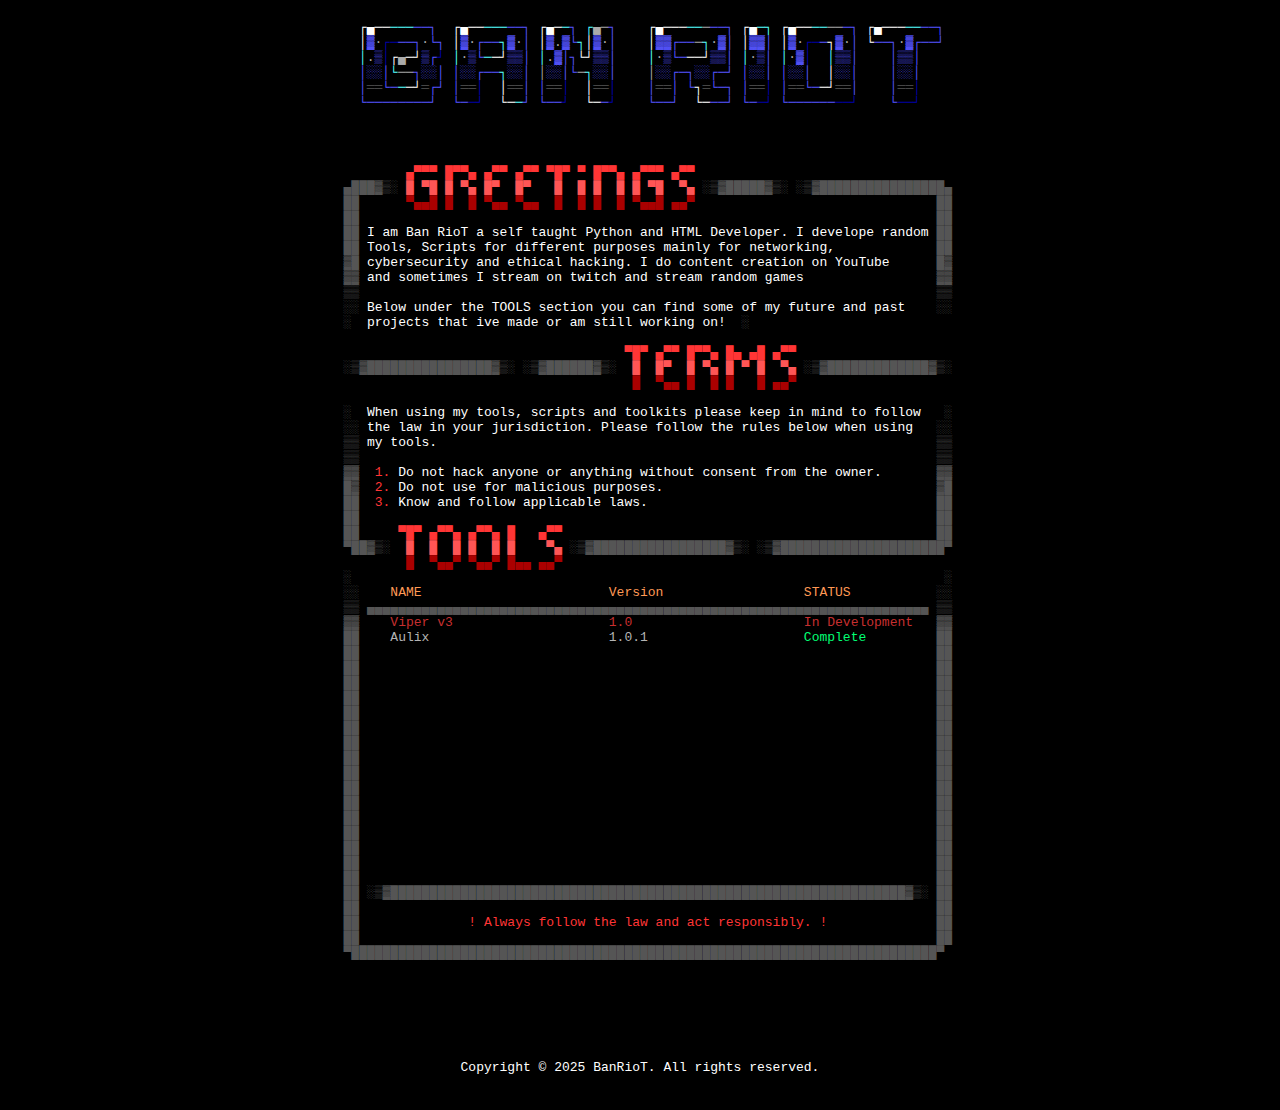
==== commit 1fbd25c2: "Update index.html" ====
--- a/index.html
+++ b/index.html
@@ -133,19 +133,7 @@
   {dark_gray}▒▒{/dark_gray}                                                                          {dark_gray}▒▒{/dark_gray}
   {dark_gray}▓▓{/dark_gray} {red} 1.{/red} Do not hack anyone or anything without consent from the owner. {dark_gray}      ▓▓{/dark_gray}
   {dark_gray}█▓{/dark_gray} {red} 2.{/red} Do not use for malicious purposes. {dark_gray}                                  ▓█{/dark_gray}
-  {dark_gray}██{/dark_gray} {red} 3.{/red} Get permission before testing networks or systems. {dark_gray}                  ██{/dark_gray}
-  {dark_gray}██{/dark_gray} {red} 4.{/red} Do not exploit unauthorized vulnerabilities. {dark_gray}                        ██{/dark_gray}
-  {dark_gray}██{/dark_gray} {red} 5.{/red} Respect privacy, no data gathering without consent. {dark_gray}                 ██{/dark_gray}
-  {dark_gray}██{/dark_gray} {red} 6.{/red} No unauthorized surveillance or device access. {dark_gray}                      ██{/dark_gray}
-  {dark_gray}██{/dark_gray} {red} 7.{/red} Follow all cybersecurity laws. {dark_gray}                                      ██{/dark_gray}
-  {dark_gray}██{/dark_gray} {red} 8.{/red} Be ethical—avoid harm or damage. {dark_gray}                                    ██{/dark_gray}
-  {dark_gray}██{/dark_gray} {red} 9.{/red} No DDoS attacks, scraping, or spamming. {dark_gray}                             ██{/dark_gray}
-  {dark_gray}██{/dark_gray} {red}10.{/red} Report vulnerabilities responsibly. {dark_gray}                                 ██{/dark_gray}
-  {dark_gray}██{/dark_gray} {red}11.{/red} Do not breach terms of service. {dark_gray}                                     ██{/dark_gray}
-  {dark_gray}██{/dark_gray} {red}12.{/red} Use for education or with authorization. {dark_gray}                            ██{/dark_gray}
-  {dark_gray}██{/dark_gray} {red}13.{/red} Respect system and data integrity. {dark_gray}                                  ██{/dark_gray}
-  {dark_gray}██{/dark_gray} {red}14.{/red} No unauthorized access to systems or data. {dark_gray}                          ██{/dark_gray}
-  {dark_gray}██{/dark_gray} {red}15.{/red} Know and follow applicable laws. {dark_gray}                                    ██{/dark_gray}
+  {dark_gray}██{/dark_gray} {red} 3.{/red} Know and follow applicable laws. {dark_gray}                                    ██{/dark_gray}
   {dark_gray}██{/dark_gray}                                                                          {dark_gray}██{/dark_gray}
   {dark_gray}██{/dark_gray}     {red}▀█▀ ▄▀▀▄ ▄▀▀▄ █   ▄▀▀{/red}                                                {dark_gray}██{/dark_gray}
   {dark_gray}▀██▓▒░ {light_red} █  █  █ █  █ █    ▀▄{/light_red} ░▒▓█████████████████▓▒░ ░▒▓█████████████████████▀
